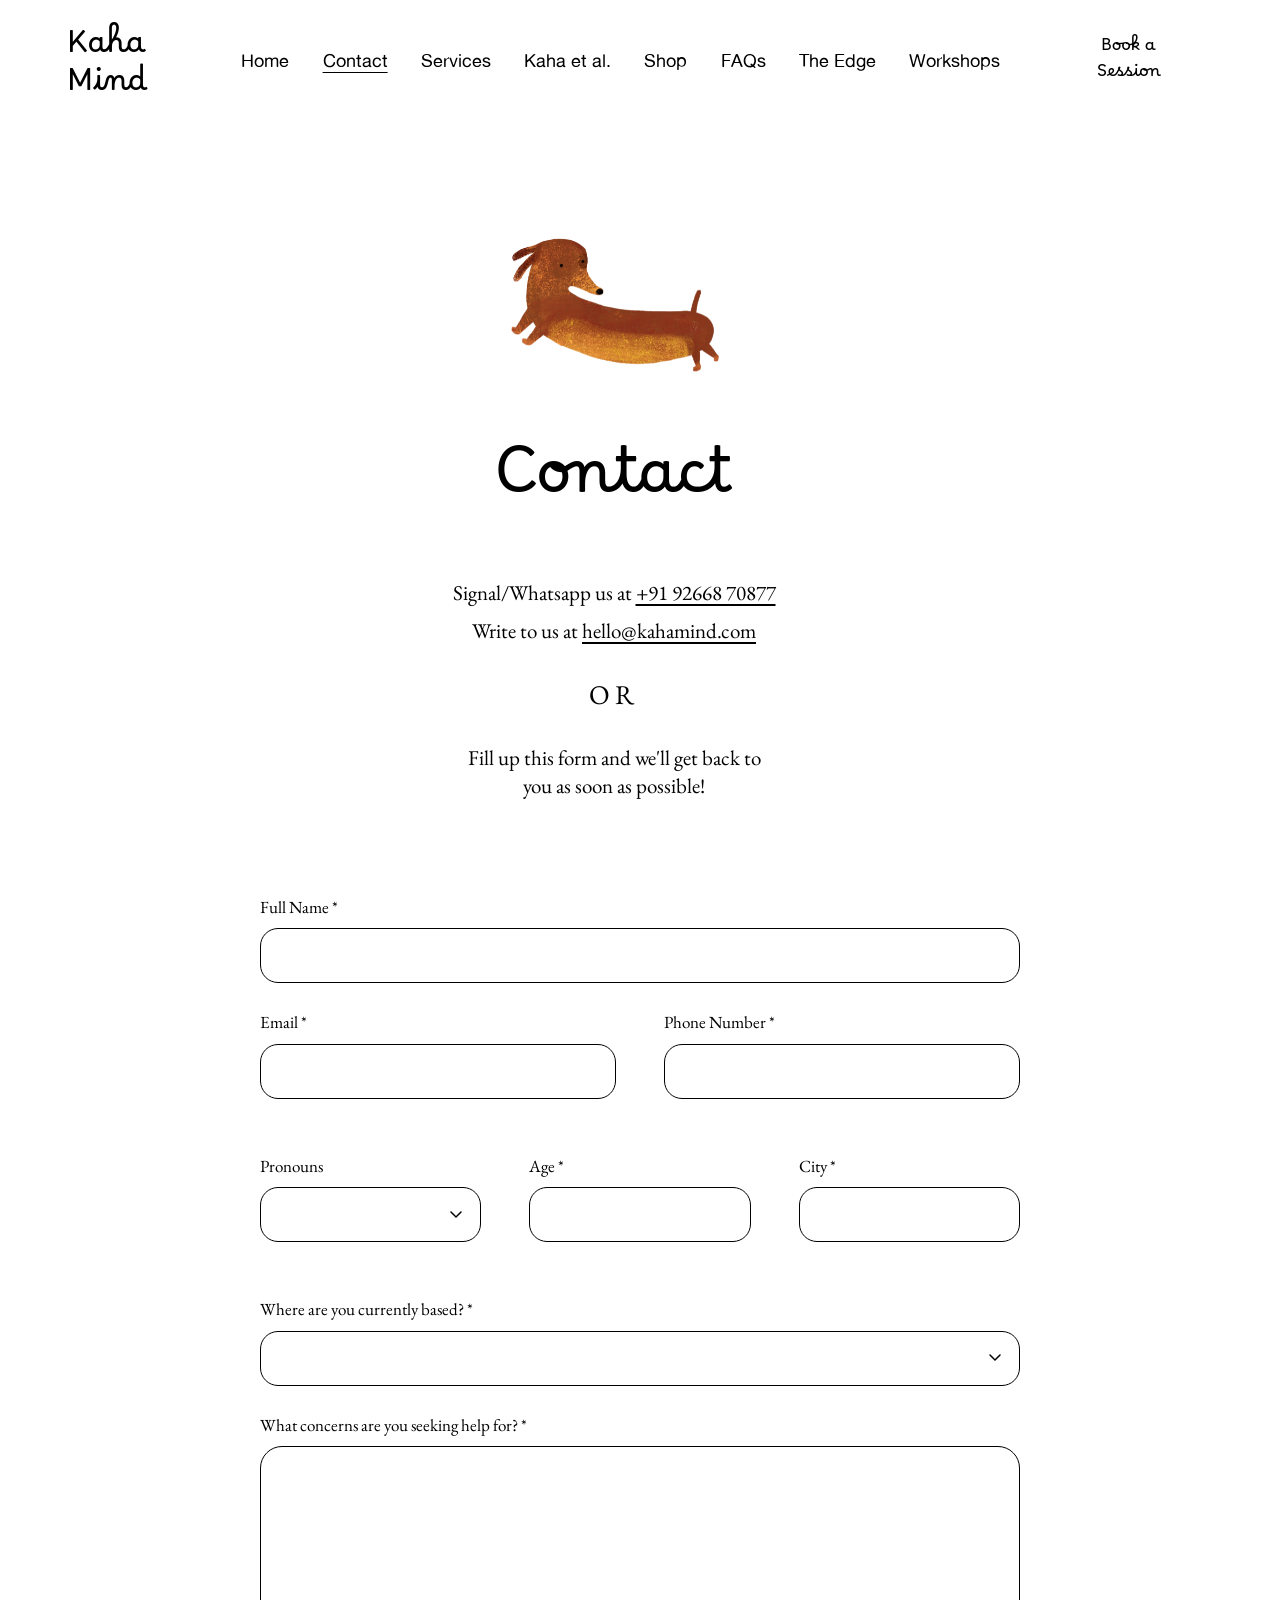
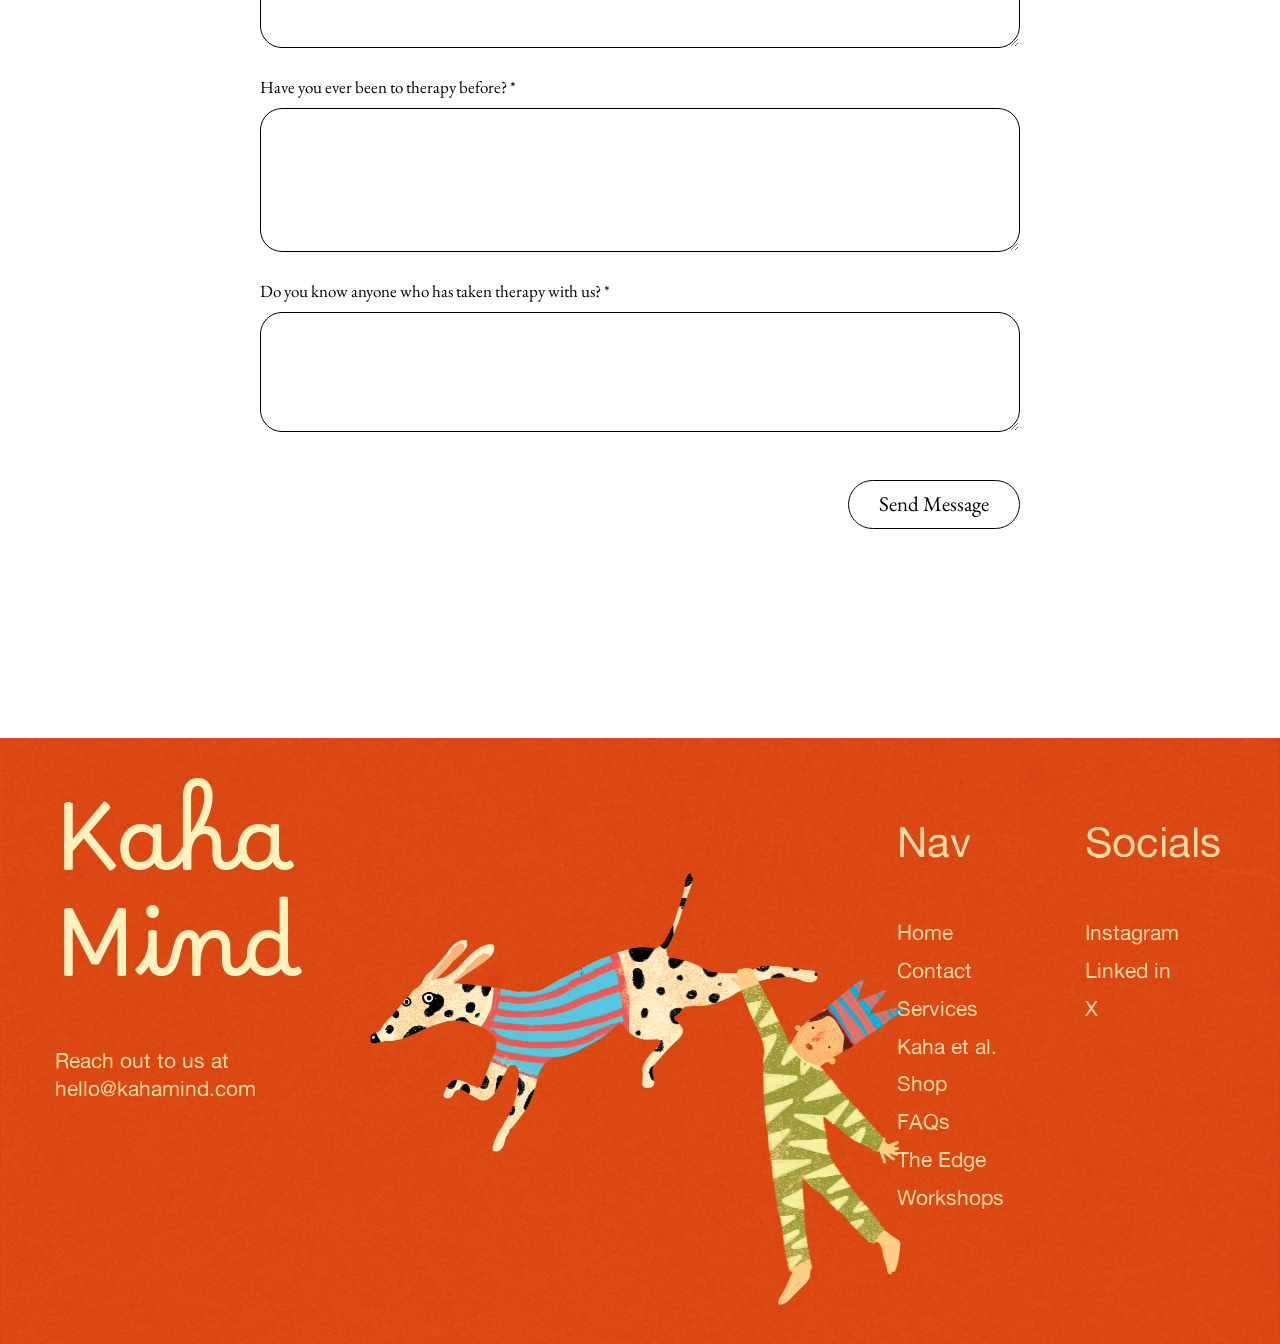
==== contact.html @ aefd194a "Add files via upload" ====
<!DOCTYPE html>
<html lang="en">
<head>
<meta charset="UTF-8">
<meta name="viewport" content="width=device-width, initial-scale=1">
<title>Contact - Kaha Mind</title>
<link rel="preconnect" href="https://fonts.googleapis.com">
<link rel="preconnect" href="https://fonts.gstatic.com" crossorigin>
<link rel="stylesheet" href="https://fonts.googleapis.com/css2?family=Borel&family=EB+Garamond:wght@400;500&display=swap">
<link rel="stylesheet" href="styles.css?v=8">
<script>document.documentElement.className += " js";</script>
</head>
<body class="contact-page">

  <!-- ---------------------------------------------------------
       Header: wordmark, inline nav, book button
       --------------------------------------------------------- -->
  <header class="home-header">
    <a href="index.html" class="home-logo" aria-label="Kaha Mind home">
      <span>Kaha</span><span>Mind</span>
    </a>

    <nav class="home-nav" aria-label="Main">
      <ul>
        <li><a href="index.html">Home</a></li>
        <li><a href="contact.html" aria-current="page">Contact</a></li>
        <li><a href="services.html">Services</a></li>
        <li><a href="dossier.html">Kaha et al.</a></li>
        <li><a href="shop.html">Shop</a></li>
        <li><a href="faq.html">FAQs</a></li>
        <li><a href="edge.html">The Edge</a></li>
        <li><a href="workshops.html">Workshops</a></li>
      </ul>
    </nav>

    <a class="book-btn" href="#contactForm">Book a<br>Session</a>

    <button class="menu-toggle home-menu-toggle" type="button" id="menu-toggle"
            aria-label="Open menu" aria-expanded="false" aria-controls="mobile-nav">
      <span></span><span></span><span></span>
    </button>
  </header>

  <nav class="mobile-nav" id="mobile-nav" aria-label="Main">
    <ul>
      <li><a href="index.html">Home</a></li>
      <li><a href="contact.html">Contact</a></li>
      <li><a href="services.html">Services</a></li>
      <li><a href="dossier.html">Kaha et al.</a></li>
      <li><a href="shop.html">Shop</a></li>
      <li><a href="faq.html">FAQs</a></li>
      <li><a href="edge.html">The Edge</a></li>
      <li><a href="workshops.html">Workshops</a></li>
      <li><a href="#contactForm">Book a session</a></li>
    </ul>
  </nav>

  <main>

    <section class="page-hero">
      <img class="page-art" src="art_6.png" alt="" data-reveal>
      <h1 class="page-title" data-reveal>Contact</h1>
    </section>

    <!-- ---------------------------------------------------------
         Ways to reach us
         --------------------------------------------------------- -->
    <section class="contact-direct">
      <div class="band-inner">
        <p class="contact-line" data-reveal>
          Signal/Whatsapp us at
          <a href="https://wa.me/919266870877" target="_blank" rel="noopener">+91 92668 70877</a>
        </p>
        <p class="contact-line" data-reveal>
          Write to us at
          <a href="mailto:hello@kahamind.com">hello@kahamind.com</a>
        </p>
        <p class="or-text" data-reveal>OR</p>
        <p class="contact-line contact-line-sub" data-reveal>
          Fill up this form and we'll get back to <br> you as soon as possible!
        </p>
      </div>
    </section>

    <!-- ---------------------------------------------------------
         The form
         --------------------------------------------------------- -->
    <section class="contact-form-section">

      <div id="formMessage" class="form-message" role="status" hidden></div>

      <!--
          DUAL-SUBMIT FORM:
          - Sends to Web3Forms (email notification to hello@kahamind.com)
          - ALSO sends to Zoho CRM WebToLeadForm (creates a Lead)
          Field mapping is handled in the script at the bottom of this file.
      -->
      <form class="contact-form" id="contactForm" action="https://api.web3forms.com/submit" method="POST" data-reveal>

        <input type="hidden" name="access_key" value="37b5f01a-e781-4f14-9931-036def961192">
        <input type="hidden" name="subject" value="New Contact Form Submission - Kaha Mind">
        <input type="hidden" name="from_name" value="Kaha Mind Website">
        <!-- only used if JavaScript is unavailable and the form posts natively -->
        <input type="hidden" name="redirect" value="https://kahamind.com/contact.html?success=1">
        <!-- honeypot -->
        <input type="checkbox" name="botcheck" class="botcheck" tabindex="-1" autocomplete="off" aria-hidden="true">

        <div class="form-group">
          <label for="fullName">Full Name *</label>
          <input type="text" id="fullName" name="Full Name" autocomplete="name" required>
        </div>

        <div class="form-row">
          <div class="form-group">
            <label for="email">Email *</label>
            <input type="email" id="email" name="Email" autocomplete="email" required>
          </div>
          <div class="form-group">
            <label for="phoneNumber">Phone Number *</label>
            <input type="tel" id="phoneNumber" name="Phone Number" autocomplete="tel" required>
          </div>
        </div>

        <div class="form-row form-row-3">
          <div class="form-group">
            <label for="pronouns">Pronouns</label>
            <select id="pronouns" name="Pronouns">
              <option value="" disabled selected></option>
              <option value="He/His">He/His</option>
              <option value="She/Her">She/Her</option>
              <option value="They/Them">They/Them</option>
              <option value="Others">Others</option>
            </select>
          </div>
          <div class="form-group">
            <label for="age">Age *</label>
            <input type="number" id="age" name="Age" min="1" max="120" required>
          </div>
          <div class="form-group">
            <label for="city">City *</label>
            <input type="text" id="city" name="City" required>
          </div>
        </div>

        <div class="form-group">
          <label for="location">Where are you currently based? *</label>
          <select id="location" name="Location" required>
            <option value="" disabled selected></option>
            <option value="India">India</option>
            <option value="International">International</option>
          </select>
        </div>

        <div class="form-group">
          <label for="concerns">What concerns are you seeking help for? *</label>
          <textarea id="concerns" name="Concerns" rows="6" required></textarea>
        </div>

        <div class="form-group">
          <label for="previousTherapy">Have you ever been to therapy before? *</label>
          <textarea id="previousTherapy" name="Have you ever been to therapy before?" rows="4" required></textarea>
        </div>

        <div class="form-group">
          <label for="referral">Do you know anyone who has taken therapy with us? *</label>
          <textarea id="referral" name="Do you know anyone who has taken therapy with us?" rows="2" required></textarea>
        </div>

        <div class="form-actions">
          <button type="submit" class="pill pill-lg submit-btn">Send Message</button>
        </div>
      </form>
    </section>

  </main>

  <!-- ---------------------------------------------------------
       Footer, same as the home page
       --------------------------------------------------------- -->
  <footer class="site-footer home-footer">
    <div class="footer-brand">
      <p class="footer-wordmark" data-reveal>
        <span>Kaha</span>
        <span>Mind</span>
      </p>
      <p class="footer-contact" data-reveal>Reach out to us at<br>hello@kahamind.com</p>
    </div>

    <img class="art footer-art" id="footer-art" src="art_11.png" alt="" aria-hidden="true">

    <nav class="footer-links" aria-label="Footer">
      <div class="footer-col" data-reveal>
        <h2>Nav</h2>
        <ul>
          <li><a href="index.html">Home</a></li>
          <li><a href="contact.html">Contact</a></li>
          <li><a href="services.html">Services</a></li>
          <li><a href="dossier.html">Kaha et al.</a></li>
          <li><a href="shop.html">Shop</a></li>
          <li><a href="faq.html">FAQs</a></li>
          <li><a href="edge.html">The Edge</a></li>
          <li><a href="workshops.html">Workshops</a></li>
        </ul>
      </div>

      <div class="footer-col" data-reveal>
        <h2>Socials</h2>
        <ul>
          <li><a href="https://www.instagram.com/kaha.mind/" target="_blank" rel="noopener">Instagram</a></li>
          <li><a href="https://linkedin.com/" target="_blank" rel="noopener">Linked in</a></li>
          <li><a href="https://x.com/kahamind" target="_blank" rel="noopener">X</a></li>
        </ul>
      </div>
    </nav>
  </footer>

  <script>
    /* mobile menu */
    (function () {
      var toggle = document.getElementById("menu-toggle");
      var panel = document.getElementById("mobile-nav");
      if (!toggle || !panel) return;

      function setOpen(open) {
        document.body.classList.toggle("nav-open", open);
        toggle.setAttribute("aria-expanded", open ? "true" : "false");
        toggle.setAttribute("aria-label", open ? "Close menu" : "Open menu");
      }

      toggle.addEventListener("click", function (e) {
        e.stopPropagation();
        setOpen(!document.body.classList.contains("nav-open"));
      });

      document.addEventListener("click", function (e) {
        if (document.body.classList.contains("nav-open") &&
            !panel.contains(e.target) && !toggle.contains(e.target)) setOpen(false);
      });

      document.addEventListener("keydown", function (e) {
        if (e.key === "Escape") setOpen(false);
      });

      panel.addEventListener("click", function (e) {
        if (e.target.closest("a")) setOpen(false);
      });
    })();
  </script>

  <script>
    /* the footer piece: draggable inside the footer, like the home page */
    (function () {
      var el = document.getElementById("footer-art");
      var bounds = document.querySelector(".home-footer");
      if (!el || !bounds) return;

      var dragging = false;
      var startX = 0, startY = 0, offX = 0, offY = 0;

      function clamp(v, min, max) { return v < min ? min : (v > max ? max : v); }

      function down(e) {
        dragging = true;
        el.style.setProperty("--tilt", ((Math.random() * 14) - 7).toFixed(1) + "deg");
        el.classList.add("is-held");
        el.style.zIndex = 50;
        var p = e.touches ? e.touches[0] : e;
        startX = p.clientX;
        startY = p.clientY;
        offX = parseFloat(el.dataset.dx || 0);
        offY = parseFloat(el.dataset.dy || 0);
        if (e.cancelable) e.preventDefault();
      }

      function move(e) {
        if (!dragging) return;
        var p = e.touches ? e.touches[0] : e;
        var b = bounds.getBoundingClientRect();
        var r = el.getBoundingClientRect();
        var dx = offX + (p.clientX - startX);
        var dy = offY + (p.clientY - startY);
        var curDx = parseFloat(el.dataset.dx || 0);
        var curDy = parseFloat(el.dataset.dy || 0);
        var homeLeft = r.left - curDx;
        var homeTop = r.top - curDy;
        dx = clamp(dx, b.left - homeLeft, b.right - r.width - homeLeft);
        dy = clamp(dy, b.top - homeTop, b.bottom - r.height - homeTop);
        el.dataset.dx = dx;
        el.dataset.dy = dy;
        el.style.left = dx + "px";
        el.style.top = dy + "px";
        if (e.cancelable) e.preventDefault();
      }

      function up() {
        if (!dragging) return;
        dragging = false;
        el.classList.remove("is-held");
        el.style.setProperty("--tilt", "0deg");
      }

      el.addEventListener("mousedown", down);
      window.addEventListener("mousemove", move);
      window.addEventListener("mouseup", up);
      el.addEventListener("touchstart", down, { passive: false });
      window.addEventListener("touchmove", move, { passive: false });
      window.addEventListener("touchend", up);
      el.addEventListener("dragstart", function (e) { e.preventDefault(); });
    })();
  </script>

  <script>
    /* the page fades up once, on open */
    (function () {
      function open() { document.body.classList.add("is-loaded"); }
      if (document.readyState === "complete") open();
      else window.addEventListener("load", open);
      setTimeout(open, 1200);
    })();
  </script>

  <script>
    (function () {
      var items = document.querySelectorAll("[data-reveal]");
      if (!("IntersectionObserver" in window)) {
        for (var j = 0; j < items.length; j++) items[j].classList.add("is-visible");
        return;
      }
      var observer = new IntersectionObserver(function (entries) {
        var batch = 0;
        entries.forEach(function (entry) {
          if (!entry.isIntersecting) return;
          entry.target.style.transitionDelay = (batch * 90) + "ms";
          entry.target.classList.add("is-visible");
          observer.unobserve(entry.target);
          batch++;
        });
      }, { threshold: 0.12, rootMargin: "0px 0px -8% 0px" });
      items.forEach(function (el) { observer.observe(el); });
    })();
  </script>

  <script>
    // =============================================================================
    // DUAL-SUBMIT: Web3Forms (email) + Zoho CRM (lead creation)
    // The Zoho config must NOT be changed unless the Zoho webform is regenerated,
    // because the CRM field mappings + Deluge workflows depend on these names.
    // =============================================================================

    const ZOHO_CONFIG = {
        endpoint: 'https://crm.zoho.in/crm/WebToLeadForm',
        xnQsjsdp: '49c83398dfa20497f95319309ebd8ff1a733075734fb508de7bc5f80430666ca',
        xmIwtLD:  '3fe9d65965a7c4bdf46a58bb2f9e242c3d37d4a66188b73017b2f60de370d82c96c3304a2ea1ea0898bff7f62afee62f',
        actionType: 'TGVhZHM='  // Base64 for "Leads"
    };

    const FIELD_MAP = {
        'Full Name':     'Last Name',
        'Pronouns':      'LEADCF2',
        'Phone Number':  'Mobile',
        'Email':         'Email',
        'Age':           'LEADCF12',
        'Concerns':      'LEADCF1',
        'Location':      'LEADCF16',
        'City':          'LEADCF13',
        'Have you ever been to therapy before?':         'LEADCF8',
        'Do you know anyone who has taken therapy with us?': 'LEADCF11'
    };

    function buildZohoPayload(formData) {
        const payload = new FormData();
        payload.append('xnQsjsdp', ZOHO_CONFIG.xnQsjsdp);
        payload.append('xmIwtLD',  ZOHO_CONFIG.xmIwtLD);
        payload.append('actionType', ZOHO_CONFIG.actionType);
        payload.append('returnURL', 'null');
        payload.append('aG9uZXlwb3Q', '');  // honeypot, must be empty

        for (const [websiteField, zohoField] of Object.entries(FIELD_MAP)) {
            const value = formData.get(websiteField);
            if (value !== null && value !== undefined) {
                payload.append(zohoField, value);
            }
        }
        return payload;
    }

    function showMessage(text, kind) {
        const messageDiv = document.getElementById('formMessage');
        messageDiv.textContent = text;
        messageDiv.classList.remove('is-success', 'is-error');
        messageDiv.classList.add(kind === 'success' ? 'is-success' : 'is-error');
        messageDiv.hidden = false;
        messageDiv.scrollIntoView({ behavior: 'smooth', block: 'center' });
    }

    function hideMessage() {
        document.getElementById('formMessage').hidden = true;
    }

    document.getElementById('contactForm').addEventListener('submit', async function(e) {
        e.preventDefault();

        const form = e.target;
        const submitBtn = form.querySelector('.submit-btn');
        const formData = new FormData(form);

        submitBtn.disabled = true;
        submitBtn.textContent = 'Sending...';

        const zohoPromise = fetch(ZOHO_CONFIG.endpoint, {
            method: 'POST',
            mode: 'no-cors',
            body: buildZohoPayload(formData)
        }).catch(err => console.warn('Zoho submission error:', err));

        const emailPromise = fetch('https://api.web3forms.com/submit', {
            method: 'POST',
            body: formData
        });

        try {
            const [emailResponse] = await Promise.all([emailPromise, zohoPromise]);
            const data = await emailResponse.json();

            if (data.success) {
                showMessage("Thank you! Your message has been sent successfully. We'll get back to you soon.", 'success');
                form.reset();
                setTimeout(hideMessage, 6000);
            } else {
                console.error('[Kaha Mind] Web3Forms rejected the submission:', data);
                throw new Error(data.message || 'Submission failed');
            }
        } catch (error) {
            showMessage('Something went wrong. Please try again or email us directly at hello@kahamind.com', 'error');
            setTimeout(hideMessage, 6000);
        }

        submitBtn.disabled = false;
        submitBtn.textContent = 'Send Message';
    });

    window.addEventListener('DOMContentLoaded', function() {
        const urlParams = new URLSearchParams(window.location.search);

        if (urlParams.has('success')) {
            showMessage("Thank you! Your message has been sent successfully. We'll get back to you soon.", 'success');
            document.getElementById('contactForm').reset();
            setTimeout(function() {
                window.history.replaceState({}, document.title, window.location.pathname);
                hideMessage();
            }, 5000);
        } else if (urlParams.has('error')) {
            showMessage(decodeURIComponent(urlParams.get('error')), 'error');
            setTimeout(function() {
                window.history.replaceState({}, document.title, window.location.pathname);
                hideMessage();
            }, 5000);
        }
    });
  </script>

</body>
</html>
---- styles.css ----
/* ============================================================
   Kaha Mind , sitewide styles

   Type
     pd-kakabus  , the Kaha wordmark (the logo) only
     EB Garamond , everything else, headings included

   Contents
     1. Tokens (type scale + spacing scale)
     2. Base
     3. Scroll reveal
     4. Header + dropdown nav
     5. Home , hero, plane field, red intro band
     6. Shared pill button
     7. Services page
     8. Footer
     9. Responsive (scale overrides)
   ============================================================ */

@font-face {
  font-family: "Alte Haas Grotesk";
  src: url("fonts/AlteHaasGrotesk-Regular.ttf") format("truetype"),
       url("AlteHaasGrotesk-Regular.ttf") format("truetype");
  font-weight: 400;
  font-style: normal;
  font-display: swap;
}

@font-face {
  font-family: "EB Garamond Local";
  src: url("fonts/EBGaramond-Regular.ttf") format("truetype"),
       url("EBGaramond-Regular.ttf") format("truetype");
  font-weight: 400;
  font-style: normal;
  font-display: swap;
}

/* ------------------------------------------------------------
   1. Tokens
   Every size on the site comes from this scale. Change it here
   and the whole site moves together.
   ------------------------------------------------------------ */

:root {
  /* colour */
  --ink: #000000;
  --paper: #ffffff;
  --deep-teal: #14313f;
  --signal-red: #cf2318;

  /* families */
  --script: "pd-kakabus", cursive;
  --body: "EB Garamond", "EB Garamond Local", Georgia, "Times New Roman", serif;

  /* the footer and the loading counter are set in the grotesk */
  --sans: "Alte Haas Grotesk", "Helvetica Neue", Arial, sans-serif;

  /* type scale */
  --fs-display: 62px;   /* the main page heading                */
  --fs-h1: 96px;         /* the Kaha wordmark                    */
  --fs-h2: 42px;         /* section headings                     */
  --fs-h3: 27px;         /* sub headings                         */
  --fs-lead: 21px;       /* matches body                         */
  --fs-body: 21px;       /* ALL running text, everywhere         */
  --fs-small: 17px;      /* eyebrows, captions, pills only       */
  --fs-nav: 21px;        /* footer links, pills, tabs            */

  /* the header navigation keeps its own size: raising the body
     text should not push these links around */
  --fs-topnav: 18px;

  /* line heights */
  --lh-tight: 1.05;
  --lh-heading: 1.15;
  --lh-body: 1.55;

  /* spacing scale */
  --space-xs: 10px;
  --space-sm: 18px;
  --space-md: 28px;
  --space-lg: 48px;
  --space-xl: 80px;
  --space-2xl: 128px;

  /* horizontal rhythm of the page */
  --edge-left: 5.2%;
  --edge-right: 9.3%;

  /* comfortable measure for running text */
  --measure: 36em;

  /* paper grain reused across the coloured bands */
  --grain: url("data:image/svg+xml;utf8,<svg xmlns='http://www.w3.org/2000/svg' width='160' height='160'><filter id='n'><feTurbulence type='fractalNoise' baseFrequency='0.85' numOctaves='3'/></filter><rect width='160' height='160' filter='url(%23n)' opacity='0.5'/></svg>");
}

/* ------------------------------------------------------------
   2. Base
   ------------------------------------------------------------ */

*,
*::before,
*::after { box-sizing: border-box; }

html {
  -webkit-text-size-adjust: 100%;
  overflow-x: hidden;
}

body {
  margin: 0;
  overflow-x: hidden;
  background: var(--paper);
  color: var(--ink);
  font-family: var(--body);
  font-size: var(--fs-body);
  line-height: var(--lh-body);
  -webkit-font-smoothing: antialiased;
}

img { display: block; max-width: 100%; }

a { color: inherit; text-decoration: none; }

:focus-visible {
  outline: 2px solid currentColor;
  outline-offset: 3px;
}

/* every heading is EB Garamond unless it opts into the
   script face , only the wordmark and the page title do */
h1, h2, h3 {
  font-family: var(--body);
  font-weight: 400;
  line-height: var(--lh-heading);
}

p { margin: 0 0 var(--space-md); }
p:last-child { margin-bottom: 0; }

/* ------------------------------------------------------------
   3. Scroll reveal
   ------------------------------------------------------------ */

.js [data-reveal] {
  opacity: 0;
  transform: translateY(28px);
  will-change: opacity, transform;
  transition:
    opacity 0.9s cubic-bezier(0.22, 0.61, 0.36, 1),
    transform 0.9s cubic-bezier(0.22, 0.61, 0.36, 1);
}

.js [data-reveal].is-visible {
  opacity: 1;
  transform: none;
}

/* ------------------------------------------------------------
   4. Header + dropdown nav
   ------------------------------------------------------------ */

.site-header {
  position: relative;
  z-index: 20;
  display: flex;
  align-items: flex-start;
  justify-content: space-between;
  padding: 30px 58px 0 44px;
}

.logo-mark {
  font-family: var(--script);
  font-size: 46px;
  line-height: 1;
  letter-spacing: 0.01em;
}

.nav-cluster {
  position: relative;
  display: flex;
  justify-content: flex-end;
}

.menu-toggle {
  width: 34px;
  padding: 10px 0;
  margin-top: 6px;
  min-height: 44px;
  border: 0;
  background: none;
  cursor: pointer;
  display: flex;
  flex-direction: column;
  gap: 7px;
}

.menu-toggle span {
  display: block;
  height: 2.5px;
  background: var(--ink);
  border-radius: 2px;
  transition: transform 0.28s ease, opacity 0.18s ease;
}

/* three bars fold into a cross while the menu is open */
.nav-cluster.is-open .menu-toggle span:nth-child(1) {
  transform: translateY(9.5px) rotate(45deg);
}
.nav-cluster.is-open .menu-toggle span:nth-child(2) {
  opacity: 0;
}
.nav-cluster.is-open .menu-toggle span:nth-child(3) {
  transform: translateY(-9.5px) rotate(-45deg);
}

/* the dropdown itself , frosted glass rather than a solid card */
.site-nav {
  position: absolute;
  top: calc(100% + 18px);
  right: 0;
  min-width: 244px;
  max-width: calc(100vw - 32px);
  padding: var(--space-md) 34px;

  background: rgba(255, 255, 255, 0.42);
  border: 1px solid rgba(0, 0, 0, 0.14);
  border-radius: 28px;
  box-shadow: 0 18px 44px rgba(0, 0, 0, 0.10);
  -webkit-backdrop-filter: blur(18px) saturate(150%);
  backdrop-filter: blur(18px) saturate(150%);

  opacity: 0;
  visibility: hidden;
  transform: translateY(-10px) scale(0.96);
  transform-origin: top right;
  transition:
    opacity 0.24s ease,
    transform 0.28s cubic-bezier(0.22, 0.61, 0.36, 1),
    visibility 0s linear 0.28s;
}

/* browsers without backdrop-filter get a little more opacity
   so the links stay readable over whatever sits behind */
@supports not ((-webkit-backdrop-filter: blur(1px)) or (backdrop-filter: blur(1px))) {
  .site-nav { background: rgba(255, 255, 255, 0.82); }
}

.nav-cluster.is-open .site-nav {
  opacity: 1;
  visibility: visible;
  transform: translateY(0) scale(1);
  transition-delay: 0s;
}

.site-nav ul {
  margin: 0;
  padding: 0;
  list-style: none;
}

.site-nav li {
  font-size: var(--fs-topnav);
  line-height: 1.9;
}

.site-nav a {
  display: block;
  transition: opacity 0.18s ease;
}

.site-nav a:hover,
.site-nav a:focus-visible { opacity: 0.55; }

/* the page you're already on */
.site-nav a[aria-current="page"] {
  position: relative;
  display: inline-block;
}
.site-nav a[aria-current="page"]::after {
  content: "";
  position: absolute;
  left: 0;
  right: 0;
  bottom: 6px;
  height: 1.5px;
  background: currentColor;
}

/* ------------------------------------------------------------
   5. Home , hero, plane field, red intro band
   ------------------------------------------------------------ */

.hero {
  margin-top: -6px;
  position: relative;
  overflow: hidden;
}

/* paper planes drift inside this layer and never spill out of it.
   sits above the wordmark and the crowd, so nothing hides them. */
.plane-field {
  position: absolute;
  inset: 0;
  overflow: hidden;
  pointer-events: none;
  z-index: 3;
}

.plane {
  position: absolute;
  top: 0;
  left: 0;
  height: auto;
  transform-origin: 50% 50%;
  will-change: transform, opacity;
  backface-visibility: hidden;

  /* the flock fades in with everything else on the page */
  opacity: 0;
  transition: opacity 0.9s cubic-bezier(0.22, 0.61, 0.36, 1);
}

.plane-field.is-visible .plane { opacity: 1; }

/* the wordmark keeps the script face , it's the logo, not a heading */
.wordmark {
  position: relative;
  z-index: 2;
  margin: 0;
  text-align: center;
  font-family: var(--script);
  display: flex;
  flex-direction: column;
  align-items: center;
}

.wordmark-kaha {
  font-size: var(--fs-h1);
  line-height: 1;
}

.wordmark-mind {
  font-size: calc(var(--fs-h1) * 0.53);
  line-height: 1;
  margin-top: 4px;
}

.hero-crowd {
  position: relative;
  z-index: 2;
  width: 100%;
  height: auto;
  margin-top: 6px;
  margin-bottom: -1px;   /* sits flush on the red band below */
}

/* ------------------------------------------------------------
   6. Shared pill button
   ------------------------------------------------------------ */

.pill {
  display: inline-block;
  border: 1px solid currentColor;
  border-radius: 999px;
  padding: 6px 20px 7px;
  font-size: var(--fs-small);
  line-height: 1.2;
  white-space: nowrap;
  transition: background-color 0.2s ease, color 0.2s ease;
}

.pill-lg {
  font-size: var(--fs-nav);
  padding: 10px 30px 12px;
}

/* on white */
.pill:hover,
.pill:focus-visible {
  background: var(--ink);
  color: var(--paper);
}

/* on red */
.intro .pill:hover,
.intro .pill:focus-visible,
/* ------------------------------------------------------------
   7. Services page
   ------------------------------------------------------------ */

/* Space under the header, so an illustration can sit between the
   navigation and the page title. */
.page-hero {
  padding: var(--space-2xl) var(--edge-right) var(--space-2xl) var(--edge-left);
  text-align: center;
}

/* the contact page runs tighter below the title */
.contact-page .page-hero { padding-bottom: var(--space-lg); }

/* the issue rail follows straight on from the description */
.dossier-page .page-hero { padding-bottom: var(--space-lg); }

/* these two pages carry no illustration above the title, so they sit
   higher under the navigation */
.dossier-page .page-hero,
.shop-page .page-hero { padding-top: var(--space-xl); }

/* ------------------------------------------------------------
   The illustration above a page title.

   >>> TO RESIZE IT, CHANGE THE ONE VALUE BELOW. <<<
   It is the width of the artwork; the height follows.
   ------------------------------------------------------------ */
.page-art {
  --page-art-size: 210px;

  /* >>> the gap between the artwork and the title below it <<< */
  --page-art-gap: var(--space-xl);

  display: block;
  width: var(--page-art-size);
  height: auto;
  margin: 0 auto var(--page-art-gap);

  /* turns on the spot, the same way a collage piece does while held */
  transform-origin: 50% 50%;
  animation: page-art-spin 7s linear infinite;
}

/* the reveal animates transform too, so exempt this one: it only
   needs to fade, or the spin is overwritten */
.js .page-art[data-reveal] { transform: none; }

@keyframes page-art-spin {
  from { transform: perspective(700px) rotateY(0deg); }
  to   { transform: perspective(700px) rotateY(360deg); }
}

/* the cat reads larger than the other pieces at a shared width,
   so the shop gets its own size. >>> EDIT THIS ONE <<< */
.shop-page .page-art { --page-art-size: 150px; }

@media (max-width: 1024px) {
  .shop-page .page-art { --page-art-size: 120px; }
}

@media (max-width: 640px) {
  .shop-page .page-art { --page-art-size: 100px; }
}

.page-title {
  margin: 0;
  font-family: var(--script-logo);   /* Borel */
  font-size: var(--fs-display);
  line-height: 1.25;                 /* Borel has tall ascenders and
                                        descenders, so it needs more
                                        room than a grotesk */
}

.page-lede {
  max-width: 34em;
  margin: var(--space-md) auto 0;
  font-size: var(--fs-lead);
  line-height: 1.5;
}

/* a titled block of running copy: heading left, text right */
.service-block {
  display: grid;
  grid-template-columns: 380fr 800fr;
  gap: 64px;
  padding: 0 var(--edge-right) var(--space-2xl) var(--edge-left);
}

.service-head {
  position: sticky;
  top: var(--space-lg);
  align-self: start;
}

/* anything following the red band gets a clear run of white space
   before it starts, so the band reads as a break in the page */
.service-head h2 {
  margin: 0;
  font-size: var(--fs-h2);
}

.service-body p {
  max-width: var(--measure);
}

.service-body .lead {
  font-size: var(--fs-lead);
  line-height: 1.32;
  margin-bottom: var(--space-md);
}

.band-inner { position: relative; }

.band-title {
  margin: 0 0 var(--space-lg);
  font-size: var(--fs-h2);
}

.offer-grid {
  display: grid;
  grid-template-columns: repeat(2, minmax(0, 1fr));
  gap: var(--space-xl) 64px;
  align-items: start;
}

.offer h3 {
  margin: 0 0 var(--space-sm);
  font-size: var(--fs-h3);
}

.offer p { max-width: var(--measure); }

.edge-section-body p,
.edge-section-body .edge-list { max-width: 60em; }

/* the aside sits under both cards, boxed like an oversized pill */
.offer-note {
  grid-column: 1 / -1;
  border: 1px solid rgba(0, 0, 0, 0.45);
  border-radius: 28px;
  padding: var(--space-md) 36px;
}

.offer-note p {
  font-size: var(--fs-small);
  line-height: 1.6;
  max-width: 52em;
}

.band-actions {
  display: flex;
  gap: var(--space-xs);
  margin-top: var(--space-xl);
}

/* closing call to action */
.page-cta {
  padding: 0 var(--edge-right) var(--space-2xl) var(--edge-left);
  text-align: center;
}

.cta-line {
  margin: 0 auto var(--space-lg);
  max-width: 16em;
  font-size: var(--fs-h2);
  line-height: var(--lh-heading);
}

.cta-actions {
  display: flex;
  justify-content: center;
  flex-wrap: wrap;
  gap: var(--space-xs);
}


/* ---------- services: the offer block, no longer a red band ---------- */

.offer-section {
  position: relative;
  padding: 0 var(--edge-right) var(--space-2xl) var(--edge-left);
}

/* the For Individuals block sits directly above it, so it needs
   less room underneath than a block followed by a new section */
.service-block.tight-bottom {
  padding-bottom: var(--space-lg);
}

.offer-section .band-title { margin-bottom: var(--space-lg); }

.offer-section .offer-note {
  border-color: rgba(0, 0, 0, 0.45);
}

/* the P.S. box: text on the left, book button on the right */
.offer-section .offer-note {
  display: flex;
  align-items: center;
  justify-content: space-between;
  gap: var(--space-lg);
}

.offer-section .offer-note p { flex: 1 1 auto; }

.note-actions {
  display: flex;
  flex: 0 0 auto;
}

.offer-section .pill:hover,
.offer-section .pill:focus-visible {
  background: var(--ink);
  color: var(--paper);
}

/* ------------------------------------------------------------
   7b. Edge and Workshops
   Long pages, so the copy is set for reading: a comfortable
   measure, clear steps between sections, and headings that
   stay with their content.
   ------------------------------------------------------------ */

/* cohort switcher */
.tab-row {
  display: flex;
  justify-content: center;
  flex-wrap: wrap;
  gap: var(--space-xs);
  margin-top: var(--space-lg);
}

.tab {
  font-family: var(--body);
  font-size: var(--fs-nav);
  line-height: 1.2;
  color: inherit;
  background: transparent;
  border: 1px solid var(--ink);
  border-radius: 999px;
  padding: 10px 30px 12px;
  cursor: pointer;
  transition: background-color 0.2s ease, color 0.2s ease;
}

.tab:hover { background: rgba(0, 0, 0, 0.06); }

.tab.is-active {
  background: var(--ink);
  color: var(--paper);
}

.edge-panel { display: block; }
.edge-panel[hidden] { display: none; }

/* the opening paragraphs */
/* the intro runs the full width of the page, like the sections
   below it, rather than sitting in a narrow centred column */
.edge-intro {
  max-width: 1500px;
  margin: 0 auto var(--space-xl);
  padding: 0 var(--edge-right) var(--space-lg) var(--edge-left);
  border-bottom: 1px solid rgba(0, 0, 0, 0.12);
}

/* the opening paragraph is the widest thing on the page: set a
   size up, and allowed to run the whole measure */
.edge-intro > p:first-of-type {
  max-width: none;
  margin: 0 0 var(--space-lg);
  font-size: var(--fs-lead);
  line-height: 1.45;
}

/* the rest of the intro runs the full width too, so the Advanced
   and Undergraduate panels read as one wide opening rather than a
   wide first line above a narrow column */
.edge-intro > p:not(:first-of-type),
.edge-intro > ul {
  max-width: none;
  line-height: 1.6;
}

.edge-intro .lead {
  font-size: var(--fs-lead);
  line-height: 1.45;
}

.intro-centred {
  border-bottom: 0;
}

.intro-centred > p {
  text-align: center;
  max-width: 40em;
  margin-left: auto;
  margin-right: auto;
  font-size: var(--fs-lead);
  line-height: 1.5;
}

/* a section: heading on the left, content on the right */
.edge-section {
  display: grid;
  grid-template-columns: 300fr 900fr;
  gap: var(--space-xl);
  padding: var(--space-lg) var(--edge-right) var(--space-xl) var(--edge-left);
  border-top: 1px solid rgba(0, 0, 0, 0.12);
  max-width: 1500px;
  margin: 0 auto;
}

.edge-section:first-of-type { border-top: 0; }

.edge-section > h2 {
  margin: 0;
  font-size: var(--fs-h2);
  align-self: start;
  position: sticky;
  top: var(--space-lg);
}

/* a readable line length, rather than the full column width */
.edge-section-body { max-width: 44em; }

.edge-section-body p { line-height: 1.6; }

.edge-section-body h3 {
  margin: var(--space-lg) 0 var(--space-sm);
  font-size: var(--fs-h3);
}

.edge-section-body > h3:first-child { margin-top: 0; }

.edge-section-body a {
  text-decoration: underline;
  text-underline-offset: 3px;
  transition: opacity 0.2s ease;
}
.edge-section-body a:hover { opacity: 0.6; }

/* lists: roomier, and the label on each item stands out */
.edge-list {
  margin: 0 0 var(--space-md);
  padding-left: 1.3em;
}

.edge-list li {
  margin-bottom: var(--space-sm);
  line-height: 1.55;
  padding-left: 0.2em;
}

.edge-list li:last-child { margin-bottom: 0; }

.edge-list li::marker { opacity: 0.5; }

.edge-list strong,
.edge-section-body p strong {
  font-weight: 400;
  text-decoration: underline;
  text-underline-offset: 3px;
}

/* modules within a workshop */
.module {
  margin-bottom: var(--space-lg);
  padding-left: var(--space-md);
  border-left: 1px solid rgba(0, 0, 0, 0.18);
}

.module:last-child { margin-bottom: 0; }

.module h3 {
  margin: 0 0 var(--space-xs);
  font-size: var(--fs-h3);
}

.price-line {
  font-size: var(--fs-lead);
  line-height: 1.45;
}
.price-line strong { font-weight: 400; text-decoration: none; }

.edge-actions {
  display: flex;
  gap: var(--space-xs);
  margin-top: var(--space-md);
}

/* the apply button, sitting under each cohort's opening copy */
.edge-intro-actions {
  margin-top: var(--space-lg);
}

/* FAQs on the red band */
.edge-faq {
  margin-top: var(--space-lg);
  padding: var(--space-lg) var(--edge-right) var(--space-2xl) var(--edge-left);
  border-top: 1px solid rgba(0, 0, 0, 0.12);
  max-width: 1500px;
  margin-left: auto;
  margin-right: auto;
}

.faq-lede {
  font-size: var(--fs-lead);
  line-height: 1.45;
  margin-bottom: var(--space-lg);
  max-width: 44em;
}

.faq-item {
  max-width: 44em;
  padding: var(--space-md) 0;
  border-top: 1px solid rgba(0, 0, 0, 0.18);
}

.faq-item:last-of-type { border-bottom: 1px solid rgba(0, 0, 0, 0.18); }

.faq-item p { line-height: 1.6; }

.faq-q {
  font-size: var(--fs-h3);
  line-height: var(--lh-heading);
  margin-bottom: var(--space-sm);
}

.faq-outro {
  margin-top: var(--space-lg);
  max-width: 44em;
}

.edge-faq a {
  text-decoration: underline;
  text-underline-offset: 3px;
  transition: opacity 0.2s ease;
}
.edge-faq a:hover { opacity: 0.75; }

/* ------------------------------------------------------------
   7c. Contact page
   ------------------------------------------------------------ */

.contact-direct {
  padding: 0 var(--edge-right) var(--space-lg) var(--edge-left);
  color: var(--ink);
  text-align: center;
}

.contact-line {
  font-size: var(--fs-lead);
  line-height: 1.35;
  margin: 0 auto var(--space-xs);
  max-width: 24em;
}

.contact-line a {
  text-decoration: underline;
  text-underline-offset: 4px;
  transition: opacity 0.2s ease;
}
.contact-line a:hover { opacity: 0.75; }

.or-text {
  font-size: var(--fs-h3);
  letter-spacing: 0.2em;
  margin: var(--space-md) 0;
}

.contact-line-sub { font-size: var(--fs-body); }

.contact-form-section {
  width: min(760px, 88vw);   /* the same field width as the checkout */
  margin: 0 auto;
  padding: var(--space-lg) 0 calc(var(--space-2xl) + var(--space-xl));
}

.form-message {
  border: 1px solid currentColor;
  border-radius: 22px;
  padding: var(--space-sm) var(--space-md);
  margin-bottom: var(--space-lg);
  font-size: var(--fs-body);
  text-align: center;
}

.form-message.is-success { color: var(--deep-teal); }
.form-message.is-error { color: var(--signal-red); }
.form-message[hidden] { display: none; }

/* the honeypot must stay in the DOM but never be seen */
.botcheck {
  position: absolute;
  left: -9999px;
  opacity: 0;
  pointer-events: none;
}

.form-group { display: flex; flex-direction: column; }

.form-group label {
  font-size: var(--fs-small);
  line-height: 1.3;
  margin-bottom: var(--space-xs);
}

.form-group input,
.form-group select,
.form-group textarea {
  width: 100%;
  font-family: var(--body);
  font-size: var(--fs-body);
  line-height: 1.4;
  color: var(--ink);
  background: transparent;
  border: 1px solid var(--ink);
  border-radius: 18px;
  padding: 12px 18px;
  transition: border-color 0.2s ease, box-shadow 0.2s ease;
}

.form-group input:focus,
.form-group select:focus,
.form-group textarea:focus {
  outline: none;
  box-shadow: 0 0 0 1px var(--ink);
}

.form-group select {
  appearance: none;
  -webkit-appearance: none;
  cursor: pointer;
  padding-right: 44px;
  background-image: url("data:image/svg+xml,%3Csvg xmlns='http://www.w3.org/2000/svg' width='12' height='8' viewBox='0 0 12 8'%3E%3Cpath d='M1 1l5 5 5-5' stroke='%23000' stroke-width='1.5' fill='none' stroke-linecap='round'/%3E%3C/svg%3E");
  background-repeat: no-repeat;
  background-position: right 18px center;
}

.form-group textarea {
  resize: vertical;
  min-height: 120px;
  border-radius: 22px;
}

.form-actions {
  display: flex;
  justify-content: flex-end;
  margin-top: var(--space-lg);
}

/* rows of fields, matching the shop */
.contact-form .form-group,
.contact-form .form-row { margin-bottom: var(--space-md); }

.submit-btn {
  font-family: var(--body);
  cursor: pointer;
  background: transparent;
}

.submit-btn:disabled {
  opacity: 0.5;
  cursor: default;
}

/* modules within a workshop, each its own titled beat */
.module { margin-bottom: var(--space-lg); }
.module:last-child { margin-bottom: 0; }

.module h3 {
  margin: 0 0 var(--space-xs);
  font-size: var(--fs-h3);
}

/* ------------------------------------------------------------
   7d. FAQs page
   ------------------------------------------------------------ */

/* the rules run the full width of the page, so the list itself
   carries no side padding: each entry pads its own content instead */
.faq-list {
  padding: 0 0 var(--space-lg);
}

/* set like a section on the workshops page: question on the left,
   answer on the right, a hairline between each */
.faq-entry {
  display: grid;
  grid-template-columns: 300fr 900fr;
  gap: var(--space-xl);
  padding: var(--space-lg) var(--edge-right) var(--space-xl) var(--edge-left);
  border-top: 1px solid rgba(0, 0, 0, 0.12);
  max-width: 1500px;
  margin: 0 auto;
}

.faq-entry:first-child { border-top: 0; }

.faq-question {
  margin: 0;
  font-size: var(--fs-h2);
  align-self: start;
  position: sticky;
  top: var(--space-lg);
}

.faq-answer { max-width: 44em; }

.faq-answer p { line-height: 1.6; }

.faq-answer a {
  text-decoration: underline;
  text-underline-offset: 3px;
  transition: opacity 0.2s ease;
}
.faq-answer a:hover { opacity: 0.6; }

/* the closing block reads as one more section */
.faq-closing {
  display: grid;
  grid-template-columns: 300fr 900fr;
  gap: var(--space-xl);
  padding: var(--space-lg) var(--edge-right) var(--space-2xl) var(--edge-left);
  border-top: 1px solid rgba(0, 0, 0, 0.12);
  max-width: 1500px;
  margin: 0 auto;
}

.faq-closing .band-title {
  margin: 0;
  font-size: var(--fs-h2);
  align-self: start;
}

.faq-closing-line {
  max-width: 44em;
  margin: 0 0 var(--space-lg);
  line-height: 1.6;
}

.faq-closing-actions {
  display: flex;
  flex-wrap: wrap;
  gap: var(--space-xs);
}

/* ------------------------------------------------------------
   7e. Kaha et al., a scrolling rail of issues
   ------------------------------------------------------------ */

.issue-rail-section {
  padding: 0 0 var(--space-xl);
  border-top: 1px solid rgba(0, 0, 0, 0.16);   /* divides the rail
                                                  from the description */
  margin-top: var(--space-md);
}

/* three across, centred, the rest reached by scrolling sideways */
.issue-rail {
  /* >>> the width of one cover <<< */
  --rail-card: clamp(220px, 23vw, 330px);
  --rail-gap: var(--space-2xl);

  /* the rail is exactly three covers wide and centred, so a fourth
     is clipped out of sight until it is scrolled into the row */
  width: calc((3 * var(--rail-card)) + (2 * var(--rail-gap)));
  max-width: 92vw;
  margin: 0 auto;

  display: flex;
  gap: var(--rail-gap);
  overflow-x: auto;
  scroll-snap-type: x mandatory;
  padding: var(--space-lg) 0 var(--space-md);
  scrollbar-width: none;
  -ms-overflow-style: none;
  overscroll-behavior-x: contain;
}

.issue-rail::-webkit-scrollbar { display: none; }

.issue-card {
  flex: 0 0 var(--rail-card);
  scroll-snap-align: start;
  display: block;
  transition: transform 0.35s cubic-bezier(0.22, 0.61, 0.36, 1),
              opacity 0.45s ease;
}

.issue-card img {
  width: 100%;
  height: auto;
  aspect-ratio: 16 / 9;
  object-fit: cover;
  display: block;
  border-radius: 0;           /* square corners */
  background: var(--paper);   /* the covers are transparent PNGs */
  transition: box-shadow 0.35s ease;
}

.issue-card:hover,
.issue-card:focus-visible { transform: translateY(-6px); }

.issue-card:hover img,
.issue-card:focus-visible img {
  box-shadow: 0 18px 40px rgba(0, 0, 0, 0.18);
}

/* an issue disappears completely once it is scrolled past */
.issue-card.is-past {
  opacity: 0;
  pointer-events: none;
}

.issue-label {
  display: block;
  margin-top: var(--space-sm);
  font-size: var(--fs-small);
  letter-spacing: 0.16em;
  text-transform: uppercase;
  color: rgba(0, 0, 0, 0.45);
}

.issue-blurb {
  display: block;
  margin-top: var(--space-xs);
  font-size: var(--fs-body);
  line-height: 1.45;
  color: rgba(0, 0, 0, 0.55);   /* the descriptions sit back in grey */
  max-width: 34em;
}

.rail-hint {
  margin: var(--space-sm) var(--edge-right) 0 var(--edge-left);
  font-size: var(--fs-small);
  letter-spacing: 0.14em;
  text-transform: uppercase;
  color: rgba(0, 0, 0, 0.4);
  text-align: center;
}

/* ------------------------------------------------------------
   7f. Shop
   ------------------------------------------------------------ */

.shop-step {
  padding: 0 var(--edge-right) var(--space-2xl) var(--edge-left);
}

.shop-step[hidden] { display: none; }

/* product ------------------------------------------------- */

.product {
  display: grid;
  grid-template-columns: 1fr 1fr;
  gap: var(--space-xl);
  align-items: start;
  max-width: 1100px;
  margin: 0 auto;
}

.product-image img {
  width: 100%;
  height: auto;
  border-radius: 28px;
  border: 1px solid rgba(0, 0, 0, 0.12);
}

.product-image-fallback {
  aspect-ratio: 1 / 1;
  align-items: center;
  justify-content: center;
  text-align: center;
  border: 1px solid var(--ink);
  border-radius: 28px;
  font-size: var(--fs-h2);
  line-height: 1.1;
}

.product-eyebrow {
  margin-bottom: var(--space-sm);
  font-size: var(--fs-small);
  letter-spacing: 0.16em;
  text-transform: uppercase;
  opacity: 0.55;
}

.product-title {
  margin: 0 0 var(--space-xs);
  font-size: var(--fs-h2);
}

.product-price {
  margin: 0 0 var(--space-md);
  font-size: var(--fs-lead);
}

.product-blurb {
  max-width: 30em;
  margin-bottom: var(--space-lg);
}

/* checkout ------------------------------------------------ */

.checkout-grid {
  display: block;      /* the summary panel is gone, so one column */
  max-width: 760px;
  margin: 0 auto;
}

.step-eyebrow {
  margin-bottom: var(--space-xs);
  font-size: var(--fs-small);
  letter-spacing: 0.16em;
  text-transform: uppercase;
  opacity: 0.55;
}

.step-title {
  margin: 0 0 var(--space-md);
  font-size: var(--fs-h2);
}

.step-intro {
  max-width: var(--measure);
  margin-bottom: var(--space-lg);
}

.form-row {
  display: grid;
  grid-template-columns: repeat(2, minmax(0, 1fr));
  gap: var(--space-md) var(--space-lg);
}

.form-row-3 { grid-template-columns: repeat(3, minmax(0, 1fr)); }

.contact-form .form-group,
.contact-form .form-row { margin-bottom: var(--space-md); }

.form-error {
  border: 1px solid var(--signal-red);
  border-radius: 22px;
  padding: var(--space-sm) var(--space-md);
  margin-bottom: var(--space-md);
  color: var(--signal-red);
  font-size: var(--fs-small);
}

.form-error[hidden] { display: none; }

.step-actions {
  display: flex;
  align-items: center;
  justify-content: space-between;
  flex-wrap: wrap;
  gap: var(--space-sm);
  margin-top: var(--space-lg);
}

.text-btn {
  font-family: var(--body);
  font-size: var(--fs-small);
  color: inherit;
  background: none;
  border: 0;
  padding: 6px 0;
  cursor: pointer;
  text-decoration: underline;
  text-underline-offset: 3px;
  transition: opacity 0.2s ease;
}

.text-btn:hover { opacity: 0.6; }

/* order summary ------------------------------------------- */

.order-summary {
  border: 1px solid var(--ink);
  border-radius: 28px;
  padding: var(--space-md) var(--space-md) var(--space-lg);
  position: sticky;
  top: var(--space-lg);
}

.order-summary h3 {
  margin: 0 0 var(--space-md);
  font-size: var(--fs-h3);
}

.summary-line {
  display: flex;
  justify-content: space-between;
  gap: var(--space-sm);
  font-size: var(--fs-small);
  margin-bottom: var(--space-xs);
}

.summary-total {
  margin-top: var(--space-sm);
  padding-top: var(--space-sm);
  border-top: 1px solid rgba(0, 0, 0, 0.18);
  font-size: var(--fs-body);
}

.summary-note {
  margin-top: var(--space-md);
  font-size: var(--fs-small);
  opacity: 0.65;
}

.summary-address {
  margin-top: var(--space-md);
  padding-top: var(--space-md);
  border-top: 1px solid rgba(0, 0, 0, 0.18);
}

.summary-address h4 {
  margin: 0 0 var(--space-xs);
  font-size: var(--fs-small);
  letter-spacing: 0.16em;
  text-transform: uppercase;
  opacity: 0.55;
}

.summary-address p { font-size: var(--fs-small); }

/* payment ------------------------------------------------- */

.pay-handoff {
  border: 1px solid var(--ink);
  border-radius: 28px;
  padding: var(--space-md) var(--space-md) var(--space-lg);
}

.pay-handoff-lead { margin-bottom: var(--space-sm); }

.pay-accepted {
  margin: 0 0 var(--space-lg);
  padding-left: 1.2em;
  font-size: var(--fs-small);
}

.pay-accepted li { margin-bottom: var(--space-xs); }

.pay-actions {
  display: flex;
  margin-top: var(--space-md);
}

.pay-fallback {
  margin-top: var(--space-md);
  font-size: var(--fs-small);
  color: var(--signal-red);
}

.pay-fallback a,
.done-text a {
  text-decoration: underline;
  text-underline-offset: 3px;
}

.secure-note {
  margin-top: var(--space-md);
  font-size: var(--fs-small);
  opacity: 0.65;
  max-width: var(--measure);
}

/* confirmation -------------------------------------------- */

.order-done {
  max-width: 34em;
  margin: 0 auto;
  text-align: center;
}

.done-mark {
  width: 68px;
  height: 68px;
  margin: 0 auto var(--space-md);
  display: flex;
  align-items: center;
  justify-content: center;
  font-size: 30px;
  border: 1px solid var(--ink);
  border-radius: 999px;
}

.done-text { margin-bottom: var(--space-md); }

.done-id {
  font-size: var(--fs-small);
  opacity: 0.7;
  margin-bottom: var(--space-md);
}

.done-id[hidden] { display: none; }

.order-done .shop-btn { margin-top: var(--space-sm); }

.submit-btn {
  font-family: var(--body);
  cursor: pointer;
  background: transparent;
}

.submit-btn:disabled {
  opacity: 0.5;
  cursor: default;
}

/* ------------------------------------------------------------
   8. Footer
   ------------------------------------------------------------ */

/* the footer is set in the grotesk; the wordmark keeps Borel.
   everything but the wordmark also sits back a shade from the
   cream, so the logo stays the brightest thing down there. */
.site-footer,
.site-footer .footer-contact,
.site-footer .footer-col h2,
.site-footer .footer-col li,
.site-footer .footer-col a { font-family: var(--sans); }

.home-footer .footer-contact,
.home-footer .footer-col h2,
.home-footer .footer-col li,
.home-footer .footer-col a { color: rgba(253, 241, 192, 0.86); }

.home-footer .footer-col a:hover,
.home-footer .footer-contact a:hover { color: var(--cream); opacity: 1; }

.site-footer {
  position: relative;
  display: flex;
  justify-content: space-between;
  gap: 64px;
  padding: var(--space-xl) 55px var(--space-2xl);
  background-color: var(--deep-teal);
  color: var(--paper);
  overflow: hidden;
}

.site-footer::before {
  content: "";
  position: absolute;
  inset: 0;
  pointer-events: none;
  opacity: 0.16;
  background-image: var(--grain);
}

.site-footer > * { position: relative; z-index: 2; }

.footer-brand { flex: 1 1 auto; min-width: 0; }

/* wordmark again , script, as the logo */
.footer-wordmark {
  margin: 0;
  font-family: var(--script);
  display: flex;
  flex-direction: column;
  align-items: flex-start;
}

.footer-kaha,
.footer-mind {
  font-size: var(--fs-h1);
  line-height: 1.12;
}

.footer-contact {
  margin: var(--space-lg) 0 0;
  font-size: var(--fs-lead);
  line-height: 1.35;
}

.footer-links {
  display: flex;
  gap: 64px;
  flex: 0 0 auto;
  margin-left: auto;
}

.footer-col { min-width: 140px; }

.footer-col h2 {
  margin: 0 0 var(--space-lg);
  font-size: var(--fs-h2);
}

.footer-col ul {
  margin: 0;
  padding: 0;
  list-style: none;
}

.footer-col li {
  font-size: var(--fs-nav);
  line-height: 1.8;
}

.footer-col a { transition: opacity 0.2s ease; }
.footer-col a:hover,
.footer-col a:focus-visible { opacity: 0.7; }

/* ------------------------------------------------------------
   9. Responsive
   Most of the work is done by re-declaring the scale.
   ------------------------------------------------------------ */

@media (max-width: 1280px) {
  .footer-links { gap: var(--space-lg); }
  .service-block { grid-template-columns: 320fr 800fr; gap: var(--space-lg); }
}

@media (max-width: 1024px) {
  :root {
    --fs-display: 52px;
    --fs-h1: 76px;
    --fs-h2: 34px;
    --fs-h3: 24px;
    --fs-lead: 20px;
    --fs-body: 20px;
    --fs-small: 16px;
    --fs-nav: 20px;
    --fs-topnav: 18px;

    --space-lg: 40px;
    --space-xl: 60px;
    --space-2xl: 88px;
  }

  .site-header { padding: 24px 32px 0 28px; }
  .site-nav { min-width: 214px; padding: 22px 28px; border-radius: 24px; }
  .logo-mark { font-size: 38px; }

  .intro { padding: var(--space-xl) 6% var(--space-2xl); }
  .intro-inner { grid-template-columns: 1fr 1fr; gap: var(--space-lg); }
  .intro-col:last-child { grid-column: 1 / -1; }
  .intro-actions { margin-top: var(--space-lg); }

  .page-hero { padding: var(--space-xl) 6% var(--space-xl); }
  .page-art { --page-art-size: 165px; }

  .service-block {
    grid-template-columns: 1fr;
    gap: var(--space-md);
    padding: 0 6% var(--space-xl);
  }
  .service-head { position: static; }

  .edge-intro { padding: 0 6% var(--space-md); margin-bottom: var(--space-lg); }
  .edge-section {
    grid-template-columns: 1fr;
    gap: var(--space-sm);
    padding: var(--space-md) 6% var(--space-lg);
  }
  .edge-section > h2 { position: static; }
  .edge-section-body { max-width: none; }
  .edge-faq { margin-bottom: 0; }

  .contact-form-section { width: 88vw; padding: var(--space-xl) 0; }

  .faq-list { padding: 0 6% var(--space-xl); }

  .shop-step { padding: 0 6% var(--space-xl); }
  .product { grid-template-columns: 1fr; gap: var(--space-lg); }
  .checkout-grid { grid-template-columns: 1fr; gap: var(--space-lg); }
  .order-summary { position: static; }
  .issue-rail-section { padding: 0 0 var(--space-xl); }
  .issue-rail {
    --rail-card: clamp(200px, 38vw, 300px);
    --rail-gap: var(--space-xl);
    width: calc((2 * var(--rail-card)) + var(--rail-gap));
  }
  .faq-entry,
  .faq-closing {
    grid-template-columns: 1fr;
    gap: var(--space-sm);
    padding: var(--space-md) 6% var(--space-lg);
  }
  .faq-question { position: static; }
  .faq-answer { max-width: none; }
  .service-body p { max-width: none; }

  .offer-grid { gap: var(--space-lg); }
  .offer-section .offer-note { flex-direction: column; align-items: flex-start; gap: var(--space-md); }

  .page-cta { padding: 0 6% var(--space-xl); }

  .site-footer {
    flex-direction: column;
    padding: var(--space-xl) 6% var(--space-2xl);
  }
  .footer-links { margin-top: var(--space-xl); margin-left: 0; gap: var(--space-xl); }
  .footer-col { min-width: 0; }
}

@media (max-width: 640px) {
  :root {
    --fs-display: 40px;
    --fs-h1: 54px;
    --fs-h2: 30px;
    --fs-h3: 22px;
    --fs-lead: 19px;
    --fs-body: 19px;
    --fs-small: 16px;
    --fs-nav: 19px;
    --fs-topnav: 17px;

    --space-md: 22px;
    --space-lg: 32px;
    --space-xl: 48px;
    --space-2xl: 72px;
  }

  .hero-crowd {
    width: 160%;
    max-width: none;
    margin-left: -30%;
  }

  .intro { padding: var(--space-lg) 8% var(--space-2xl); }
  .intro-inner { grid-template-columns: 1fr; }
  .intro-actions { align-items: flex-start; margin-top: var(--space-md); }

  .page-hero { padding: var(--space-lg) 8% var(--space-lg); }
  .page-art { --page-art-size: 130px; }
  .service-block { padding: 0 8% var(--space-xl); }
  .edge-intro { padding: 0 8% var(--space-md); }
  .edge-section { padding: 0 8% var(--space-lg); }
  .tab { padding: 8px 20px 10px; }
  .tab-row { gap: 8px; }
  .offer-grid { grid-template-columns: 1fr; }
  .offer-note { padding: var(--space-md) 24px; border-radius: 22px; }
  .page-cta { padding: 0 8% var(--space-xl); }

  .footer-links { flex-direction: row; gap: var(--space-lg); }
}


/* ------------------------------------------------------------
   10. Mobile
   Overrides for phones, loaded last so they win. Everything
   above still drives the sizes; this handles touch targets,
   wrapping and the layouts that need to stack.
   ------------------------------------------------------------ */

@media (max-width: 640px) {
  /* header */
  .site-header { padding: 18px 20px 0; }
  .logo-mark { font-size: 34px; }
  .site-nav {
    min-width: 0;
    width: max(200px, calc(100vw - 40px));
    padding: 22px 26px;
    border-radius: 22px;
  }
  .site-nav li { line-height: 2.1; }

  /* buttons wrap instead of pushing the page sideways,
     and stay big enough to hit with a thumb */
  .pill {
    white-space: normal;
    padding: 9px 20px 10px;
  }
  .pill-lg { padding: 11px 24px 13px; }

  .intro-actions,
  .cta-actions,
  .edge-actions,
  .band-actions {
    align-items: stretch;
    width: 100%;
  }
  .cta-actions,
  .intro-actions { flex-direction: column; }
  .cta-actions .pill,
  .intro-actions .pill { text-align: center; }

  /* long addresses break rather than overflow */
  .footer-contact,
  .price-line,
  .faq-outro,
  .edge-section-body { overflow-wrap: anywhere; }

  /* edge cohort tabs: full-width stack, easy to tap */
  .tab-row {
    flex-direction: column;
    align-items: stretch;
    gap: 8px;
    margin-top: var(--space-md);
  }
  .tab {
    width: 100%;
    padding: 12px 18px 14px;
    font-size: var(--fs-body);
  }

  .edge-intro { margin-bottom: var(--space-lg); }

  .contact-form-section { width: 84vw; padding: var(--space-lg) 0 var(--space-xl); }

  .faq-list { padding: 0 0 var(--space-xl); }
  .faq-entry { padding: var(--space-md) 8%; }

  .shop-step { padding: 0 8% var(--space-xl); }
  .form-row,
  .form-row-3 { grid-template-columns: 1fr; }
  .step-actions { flex-direction: column-reverse; align-items: stretch; }
  .step-actions .shop-btn { width: 100%; text-align: center; }
  .product-image img,
  .product-image-fallback,
  .order-summary,
  .pay-handoff { border-radius: 20px; }
  .issue-rail {
    --rail-card: 78vw;
    --rail-gap: var(--space-lg);
    width: var(--rail-card);
    max-width: 84vw;
  }
  .issue-card:hover { transform: none; }
  .faq-closing-actions { flex-direction: column; align-items: stretch; }
  .faq-closing-actions .pill { text-align: center; }
  .form-actions { justify-content: stretch; }
  .submit-btn { width: 100%; text-align: center; }
  .or-text { margin: var(--space-md) 0; }
  .contact-line { overflow-wrap: anywhere; }
  .faq-item { padding: var(--space-sm) 0; }
  .edge-list { padding-left: 1.15em; }

  /* footer stacks its two link columns side by side but
     without a fixed gap that squeezes on narrow screens */
  .site-footer { padding: var(--space-lg) 8% var(--space-xl); }
  .footer-links { gap: var(--space-md); }
  .footer-col { flex: 1 1 0; min-width: 0; }
}

/* very small phones */
@media (max-width: 380px) {
  :root {
    --fs-display: 32px;
    --fs-h1: 44px;
    --fs-h2: 26px;
    --fs-h3: 20px;
    --fs-lead: 18px;
    --fs-body: 18px;
    --fs-nav: 18px;
    --fs-topnav: 16px;
  }

  .site-header { padding: 16px 16px 0; }
  .logo-mark { font-size: 30px; }
  .footer-links { flex-direction: column; gap: var(--space-lg); }
}

@media (prefers-reduced-motion: reduce) {
  * { transition: none !important; animation: none !important; }

  .js [data-reveal] {
    opacity: 1;
    transform: none;
  }
}

/* ============================================================
   Home page (new layout)
   Borel for the wordmark and the book button; EB Garamond for
   everything else. The collage sits between the header and the
   copy, and its pieces can be dragged inside that box only.
   ============================================================ */

@font-face {
  font-family: "Borel";
  src: url("fonts/Borel-Regular.ttf") format("truetype"),
       url("Borel-Regular.ttf") format("truetype");
  font-weight: 400;
  font-style: normal;
  font-display: swap;
}

:root {
  --script-logo: "Borel", "Comic Sans MS", cursive;
  --ember: #dd4b13;        /* home footer */
  --cream: #fdf1c0;        /* type on the ember footer */
}

/* ---------- header ---------- */

.home-header {
  position: relative;
  z-index: 30;
  display: flex;
  align-items: flex-start;
  gap: var(--space-lg);
  padding: 34px var(--edge-right) 0 var(--edge-left);
}

.home-logo {
  flex: 0 0 auto;
  display: flex;
  flex-direction: column;
  font-family: var(--script-logo);
  font-size: 30px;
  line-height: 1.25;
}

.home-nav {
  flex: 1 1 auto;
  padding-top: 10px;
}

.home-nav ul {
  display: flex;
  justify-content: center;
  flex-wrap: wrap;
  gap: 8px 2.6vw;
  margin: 0;
  padding: 0;
  list-style: none;
}

.home-nav a {
  font-family: var(--sans);
  font-size: var(--fs-topnav);
  line-height: 1.2;
  transition: opacity 0.18s ease;
}

.home-nav a:hover,
.home-nav a:focus-visible { opacity: 0.55; }

.home-nav a[aria-current="page"] {
  text-decoration: underline;
  text-underline-offset: 5px;
}

.book-btn {
  flex: 0 0 auto;
  padding-top: 4px;
  font-family: var(--script-logo);
  font-size: 17px;
  line-height: 1.5;
  text-align: center;
  transition: opacity 0.18s ease;
}

.book-btn:hover { opacity: 0.6; }

/* the burger only exists on small screens */
.home-menu-toggle { display: none; }

.mobile-nav { display: none; }

/* ---------- the collage ---------- */

.collage {
  position: relative;
  width: auto;
  margin: var(--space-sm) var(--edge-right) 0 var(--edge-left);
  aspect-ratio: 1545 / 830;
  padding: 0;
  touch-action: none;   /* so a drag doesn't scroll the page */
}

/* registering the scale lets the hover pop ease in rather than
   snap, in browsers that support it */
@property --scale {
  syntax: "<number>";
  inherits: false;
  initial-value: 1;
}

.art {
  --rot: 0deg;
  --scale: 1;

  /* 1 while a piece faces its usual way, -1 once a spin has left it
     facing the other way. set when the cursor is released. */
  --face: 1;
  position: absolute;
  height: auto;
  user-select: none;
  -webkit-user-drag: none;
  cursor: grab;
  transform-origin: 50% 50%;
  transform-style: preserve-3d;
  scale: 1;
  transition: scale 0.24s cubic-bezier(0.22, 0.61, 0.36, 1),
              --scale 0.22s cubic-bezier(0.22, 0.61, 0.36, 1),
              opacity 0.9s cubic-bezier(0.22, 0.61, 0.36, 1),
              filter 0.22s ease;
  will-change: transform;

  /* drifts in place. the fade in is a transition, not part of this
     list, so picking a piece up and dropping it never replays it. */
  animation: art-wobble 7s ease-in-out infinite;

  opacity: 0;
}

.is-loaded .art { opacity: 1; }

/* grows a little under the cursor. `scale` sits outside the
   wobble's `transform`, so the two never fight over it. */
.art:hover {
  scale: 1.07;
  filter: drop-shadow(0 10px 18px rgba(0, 0, 0, 0.16));
}

/* held: spins on and on until the cursor lets go */
.art.is-held {
  scale: 1.1;
  cursor: grabbing;
  filter: drop-shadow(0 16px 26px rgba(0, 0, 0, 0.22));
  animation: art-spin 2.4s linear infinite;
}

@keyframes art-wobble {
  0%, 100% {
    transform: perspective(700px) rotate(var(--rot))
               rotateX(0deg) rotateY(0deg) scale(var(--scale)) scaleX(var(--face, 1));
  }
  25% {
    transform: perspective(700px) rotate(calc(var(--rot) + 1.4deg))
               rotateX(-5deg) rotateY(9deg) scale(var(--scale)) scaleX(var(--face, 1));
  }
  50% {
    transform: perspective(700px) rotate(var(--rot))
               rotateX(4deg) rotateY(0deg) scale(var(--scale)) scaleX(var(--face, 1));
  }
  75% {
    transform: perspective(700px) rotate(calc(var(--rot) - 1.4deg))
               rotateX(-3deg) rotateY(-9deg) scale(var(--scale)) scaleX(var(--face, 1));
  }
}

@keyframes art-spin {
  from {
    transform: perspective(700px) rotate(var(--rot))
               rotateY(0deg) scale(var(--scale));
  }
  to {
    transform: perspective(700px) rotate(var(--rot))
               rotateY(360deg) scale(var(--scale));
  }
}

/* stagger the wobble so no two pieces move in step */
.art:nth-child(6n + 1) { animation-duration: 6.2s; animation-delay: -0.4s; transition-delay: 0s, 0s, 0.15s, 0s; }
.art:nth-child(6n + 2) { animation-duration: 7.6s; animation-delay: -1.9s; transition-delay: 0s, 0s, 0.28s, 0s; }
.art:nth-child(6n + 3) { animation-duration: 8.4s; animation-delay: -3.1s; transition-delay: 0s, 0s, 0.41s, 0s; }
.art:nth-child(6n + 4) { animation-duration: 6.8s; animation-delay: -2.3s; transition-delay: 0s, 0s, 0.54s, 0s; }
.art:nth-child(6n + 5) { animation-duration: 9.1s; animation-delay: -0.9s; transition-delay: 0s, 0s, 0.67s, 0s; }
.art:nth-child(6n + 6) { animation-duration: 7.1s; animation-delay: -4.2s; transition-delay: 0s, 0s, 0.80s, 0s; }

/* the spin keeps its own pace regardless of the wobble timing above */
.art.is-held,
.art.is-held:nth-child(n) { animation-duration: 2.4s; animation-delay: 0s; }

/* nothing should be invisible if the animation never runs */
.no-js .art { opacity: 1; animation: none; }


/* ---------- everything fades up as the page opens ---------- */

@keyframes page-in {
  from { opacity: 0; transform: translateY(14px); }
  to   { opacity: 1; transform: none; }
}

/* the header waits for the loading screen to hand over, then
   rises into place with the rest of the page */
.home-logo,
.home-nav,
.book-btn {
  opacity: 0;
}

.is-loaded .home-logo,
.is-loaded .home-nav,
.is-loaded .book-btn {
  animation: page-in 0.8s cubic-bezier(0.22, 0.61, 0.36, 1) both;
}

/* if scripting is off, nothing should stay invisible */
html:not(.js) .art { opacity: 1; }
html:not(.js) .home-logo,
html:not(.js) .home-nav,
html:not(.js) .book-btn { opacity: 1; }

.is-loaded .home-logo { animation-delay: 0.05s; }
.is-loaded .home-nav  { animation-delay: 0.18s; }
.is-loaded .book-btn  { animation-delay: 0.30s; }


/* the ember footer's link colour on any page that uses it */
.home-footer .footer-col a:hover,
.home-footer .footer-contact a:hover { opacity: 0.75; }

/* ---------- intro copy ---------- */

.home-intro {
  padding: var(--space-md) var(--edge-right) var(--space-2xl) var(--edge-left);
}

.home-intro .intro-inner {
  display: grid;
  grid-template-columns: 340fr 470fr 380fr;
  gap: var(--space-lg) 64px;
}

.home-intro .intro-col p { font-size: var(--fs-body); }

/* ---------- footer ---------- */

.home-footer {
  position: relative;
  overflow: hidden;
  background-color: var(--ember);
  color: var(--cream);
  align-items: flex-start;
  gap: var(--space-lg);
}

/* real paper grain over the orange: the texture is greyscale and
   blended, so it lends its fibres and creases without tinting the
   colour underneath. covers the whole footer, edge to edge. */
.home-footer::before {
  background-image: url("paper-texture.jpg");
  background-size: cover;
  background-position: center;
  background-repeat: no-repeat;
  mix-blend-mode: overlay;
  opacity: 0.62;
}

/* a second, larger pass keeps the grain from looking tiled or flat
   on very wide screens */
.home-footer::after {
  content: "";
  position: absolute;
  inset: 0;
  z-index: 0;
  pointer-events: none;
  background-image: url("paper-texture.jpg");
  background-size: 140% auto;
  background-position: center;
  mix-blend-mode: soft-light;
  opacity: 0.4;
}

/* the contact line sits directly under the wordmark */
.home-footer .footer-contact {
  margin-top: var(--space-sm);
}

/* ------------------------------------------------------------
   art_11 in the footer.

   >>> TO RESIZE IT, CHANGE THE ONE NUMBER BELOW. <<<
   It is the width of the piece on desktop. Everything else
   (the space it takes in the row, the mobile sizes) follows
   from it automatically.
   ------------------------------------------------------------ */

.home-footer {
  --footer-art-size: 540px;
}

.footer-art {
  position: absolute;
  z-index: 1;              /* passes behind the wordmark and the links */
  width: var(--footer-art-size);
  height: auto;
  left: 50%;
  top: 50%;
  margin-left: calc(var(--footer-art-size) / -2);
  margin-top: calc(var(--footer-art-size) / -3.2);
  transform-origin: 50% 50%;

  /* crosses the full width of the footer, turning at each edge,
     and fades in with the rest of the page */
  animation: footer-fly var(--fly-time) linear infinite;
}

/* how far it travels each way, and how long a full round trip takes.
   raise --fly-range to send it further into the wordmark and the nav. */
.home-footer {
  /* edge to edge: half the viewport less half the artwork */
  --fly-range: calc(40vw - (var(--footer-art-size) / 2) - 10px);
  --fly-time: 52s;     /* one full round trip, there and back */
  --fly-height: 70px;  /* how far it climbs and dives */
  min-height: 520px;
}

@keyframes footer-fly {
  0%     { transform: translateX(calc(var(--fly-range) * -1.0000)) translateY(calc(var(--fly-height) * 0.0000)) rotate(3.20deg) scaleX(0.060); }
  3.125% { transform: translateX(calc(var(--fly-range) * -0.9808)) translateY(calc(var(--fly-height) * 0.3771)) rotate(2.96deg) scaleX(-0.663); }
  6.25%  { transform: translateX(calc(var(--fly-range) * -0.9239)) translateY(calc(var(--fly-height) * 0.6661)) rotate(2.26deg) scaleX(-1.000); }
  9.375% { transform: translateX(calc(var(--fly-range) * -0.8315)) translateY(calc(var(--fly-height) * 0.8024)) rotate(1.22deg) scaleX(-1.000); }
  12.5%  { transform: translateX(calc(var(--fly-range) * -0.7071)) translateY(calc(var(--fly-height) * 0.7621)) rotate(0.00deg) scaleX(-1.000); }
  15.62% { transform: translateX(calc(var(--fly-range) * -0.5556)) translateY(calc(var(--fly-height) * 0.5667)) rotate(-1.22deg) scaleX(-1.000); }
  18.75% { transform: translateX(calc(var(--fly-range) * -0.3827)) translateY(calc(var(--fly-height) * 0.2741)) rotate(-2.26deg) scaleX(-1.000); }
  21.88% { transform: translateX(calc(var(--fly-range) * -0.1951)) translateY(calc(var(--fly-height) * -0.0390)) rotate(-2.96deg) scaleX(-1.000); }
  25%    { transform: translateX(calc(var(--fly-range) * -0.0000)) translateY(calc(var(--fly-height) * -0.3000)) rotate(-3.20deg) scaleX(-1.000); }
  28.12% { transform: translateX(calc(var(--fly-range) * 0.1951)) translateY(calc(var(--fly-height) * -0.4599)) rotate(-2.96deg) scaleX(-1.000); }
  31.25% { transform: translateX(calc(var(--fly-range) * 0.3827)) translateY(calc(var(--fly-height) * -0.5037)) rotate(-2.26deg) scaleX(-1.000); }
  34.38% { transform: translateX(calc(var(--fly-range) * 0.5556)) translateY(calc(var(--fly-height) * -0.4496)) rotate(-1.22deg) scaleX(-1.000); }
  37.5%  { transform: translateX(calc(var(--fly-range) * 0.7071)) translateY(calc(var(--fly-height) * -0.3379)) rotate(-0.00deg) scaleX(-1.000); }
  40.62% { transform: translateX(calc(var(--fly-range) * 0.8315)) translateY(calc(var(--fly-height) * -0.2139)) rotate(1.22deg) scaleX(-1.000); }
  43.75% { transform: translateX(calc(var(--fly-range) * 0.9239)) translateY(calc(var(--fly-height) * -0.1117)) rotate(2.26deg) scaleX(-1.000); }
  46.88% { transform: translateX(calc(var(--fly-range) * 0.9808)) translateY(calc(var(--fly-height) * -0.0438)) rotate(2.96deg) scaleX(-0.663); }
  50%    { transform: translateX(calc(var(--fly-range) * 1.0000)) translateY(calc(var(--fly-height) * -0.0000)) rotate(3.20deg) scaleX(-0.060); }
  53.12% { transform: translateX(calc(var(--fly-range) * 0.9808)) translateY(calc(var(--fly-height) * 0.0438)) rotate(2.96deg) scaleX(0.663); }
  56.25% { transform: translateX(calc(var(--fly-range) * 0.9239)) translateY(calc(var(--fly-height) * 0.1117)) rotate(2.26deg) scaleX(1.000); }
  59.38% { transform: translateX(calc(var(--fly-range) * 0.8315)) translateY(calc(var(--fly-height) * 0.2139)) rotate(1.22deg) scaleX(1.000); }
  62.5%  { transform: translateX(calc(var(--fly-range) * 0.7071)) translateY(calc(var(--fly-height) * 0.3379)) rotate(0.00deg) scaleX(1.000); }
  65.62% { transform: translateX(calc(var(--fly-range) * 0.5556)) translateY(calc(var(--fly-height) * 0.4496)) rotate(-1.22deg) scaleX(1.000); }
  68.75% { transform: translateX(calc(var(--fly-range) * 0.3827)) translateY(calc(var(--fly-height) * 0.5037)) rotate(-2.26deg) scaleX(1.000); }
  71.88% { transform: translateX(calc(var(--fly-range) * 0.1951)) translateY(calc(var(--fly-height) * 0.4599)) rotate(-2.96deg) scaleX(1.000); }
  75%    { transform: translateX(calc(var(--fly-range) * 0.0000)) translateY(calc(var(--fly-height) * 0.3000)) rotate(-3.20deg) scaleX(1.000); }
  78.12% { transform: translateX(calc(var(--fly-range) * -0.1951)) translateY(calc(var(--fly-height) * 0.0390)) rotate(-2.96deg) scaleX(1.000); }
  81.25% { transform: translateX(calc(var(--fly-range) * -0.3827)) translateY(calc(var(--fly-height) * -0.2741)) rotate(-2.26deg) scaleX(1.000); }
  84.38% { transform: translateX(calc(var(--fly-range) * -0.5556)) translateY(calc(var(--fly-height) * -0.5667)) rotate(-1.22deg) scaleX(1.000); }
  87.5%  { transform: translateX(calc(var(--fly-range) * -0.7071)) translateY(calc(var(--fly-height) * -0.7621)) rotate(-0.00deg) scaleX(1.000); }
  90.62% { transform: translateX(calc(var(--fly-range) * -0.8315)) translateY(calc(var(--fly-height) * -0.8024)) rotate(1.22deg) scaleX(1.000); }
  93.75% { transform: translateX(calc(var(--fly-range) * -0.9239)) translateY(calc(var(--fly-height) * -0.6661)) rotate(2.26deg) scaleX(1.000); }
  96.88% { transform: translateX(calc(var(--fly-range) * -0.9808)) translateY(calc(var(--fly-height) * -0.3771)) rotate(2.96deg) scaleX(0.663); }
  100%   { transform: translateX(calc(var(--fly-range) * -1.0000)) translateY(calc(var(--fly-height) * -0.0000)) rotate(3.20deg) scaleX(0.060); }
}

.home-footer .footer-wordmark {
  font-family: var(--script-logo);
  line-height: 1.15;
}

.home-footer .footer-wordmark span { font-size: 92px; }

.home-footer .footer-col h2 { font-family: var(--sans); }

/* ---------- responsive ---------- */

@media (max-width: 1100px) {
  .home-nav ul { gap: 6px 1.8vw; }
  .home-logo { font-size: 26px; }
}

@media (max-width: 860px) {
  .home-header {
    align-items: center;
    justify-content: space-between;
    padding: 22px 6% 0;
  }

  .home-nav,
  .book-btn { display: none; }

  .home-menu-toggle {
    display: flex;
    margin-top: 0;
  }

  /* dropdown for the small screens */
  .mobile-nav {
    display: block;
    position: absolute;
    z-index: 40;
    top: 74px;
    right: 6%;
    min-width: 220px;
    max-width: calc(100vw - 12%);
    padding: 20px 26px;
    background: rgba(255, 255, 255, 0.55);
    border: 1px solid rgba(0, 0, 0, 0.14);
    border-radius: 24px;
    box-shadow: 0 18px 44px rgba(0, 0, 0, 0.12);
    -webkit-backdrop-filter: blur(18px) saturate(150%);
    backdrop-filter: blur(18px) saturate(150%);
    opacity: 0;
    visibility: hidden;
    transform: translateY(-10px) scale(0.96);
    transform-origin: top right;
    transition: opacity 0.24s ease,
                transform 0.28s cubic-bezier(0.22, 0.61, 0.36, 1),
                visibility 0s linear 0.28s;
  }

  .nav-open .mobile-nav {
    opacity: 1;
    visibility: visible;
    transform: none;
    transition-delay: 0s;
  }

  .mobile-nav ul { margin: 0; padding: 0; list-style: none; }
  .mobile-nav li { font-family: var(--sans); font-size: var(--fs-topnav); line-height: 2.1; }

  .nav-open .home-menu-toggle span:nth-child(1) { transform: translateY(9.5px) rotate(45deg); }
  .nav-open .home-menu-toggle span:nth-child(2) { opacity: 0; }
  .nav-open .home-menu-toggle span:nth-child(3) { transform: translateY(-9.5px) rotate(-45deg); }

  .collage { aspect-ratio: 1200 / 950; margin-left: 6%; margin-right: 6%; }

  .home-intro { padding: var(--space-lg) 6% var(--space-xl); }
  .home-intro .intro-inner { grid-template-columns: 1fr 1fr; gap: var(--space-lg); }
  .home-intro .intro-col:last-child { grid-column: 1 / -1; }

  .home-footer .footer-wordmark span { font-size: 66px; }
  .home-footer { --footer-art-size: 190px; --fly-height: 42px; }

}

@media (max-width: 640px) {
  .home-logo { font-size: 22px; }
  .collage { aspect-ratio: 900 / 1000; margin-left: 6%; margin-right: 6%; }
  .home-intro .intro-inner { grid-template-columns: 1fr; }
  .home-footer .footer-wordmark span { font-size: 50px; }
  .home-footer { --footer-art-size: 150px; --fly-height: 32px; }

}

/* ============================================================
   Loading screen
   Ten seconds on the footer's textured orange, one piece
   drifting about, a small counter along the bottom.
   ============================================================ */

.loader {
  /* >>> HOW HIGH THE COUNTER SITS ABOVE THE BOTTOM OF THE SCREEN.
         Raise this number to lift it, lower it to drop it. <<< */
  --counter-bottom: 22vh;

  position: fixed;
  inset: 0;
  z-index: 999;
  overflow: hidden;
  display: flex;
  align-items: flex-end;
  justify-content: center;
  background-color: var(--ember);
  color: var(--cream);

  /* leaves by sliding up and off the top of the screen */
  transform: translateY(0);
  transition: transform 0.7s cubic-bezier(0.7, 0, 0.3, 1);
  will-change: transform;
}

/* the same paper grain the footer carries */
.loader::before {
  content: "";
  position: absolute;
  inset: 0;
  pointer-events: none;
  background-image: url("paper-texture.jpg");
  background-size: cover;
  background-position: center;
  mix-blend-mode: overlay;
  opacity: 0.62;
}

.loader::after {
  content: "";
  position: absolute;
  inset: 0;
  pointer-events: none;
  background-image: url("paper-texture.jpg");
  background-size: 140% auto;
  background-position: center;
  mix-blend-mode: soft-light;
  opacity: 0.4;
}

.loader.is-done {
  transform: translateY(-100%);
  pointer-events: none;
}

/* the wordmark, sitting near the top of the loading screen */
.loader-logo {
  position: absolute;
  top: 18vh;
  left: 50%;
  transform: translateX(-50%);
  z-index: 2;
  margin: 0;
  display: flex;
  flex-direction: column;
  align-items: center;
  font-family: var(--script-logo);
  font-size: 54px;
  line-height: 1.15;
  color: var(--cream);
  white-space: nowrap;
}

.loader-logo span:last-child { font-size: 0.66em; }

@media (max-width: 700px) {
  .loader-logo { font-size: 38px; top: 14vh; }
}

/* >>> the size of the drifting piece <<< */
.loader-dog {
  position: absolute;
  top: 0;
  left: 0;
  width: 380px;
  height: auto;
  z-index: 1;
  pointer-events: none;
  will-change: transform;
  transform-origin: 50% 50%;
}

/* the counter: small, white, centred, sitting the distance above
   the bottom edge set by --counter-bottom on .loader above */
.loader-count {
  position: absolute;
  left: 50%;
  bottom: var(--counter-bottom);
  transform: translateX(-50%);
  z-index: 2;
  margin: 0;
  font-family: var(--sans);
  font-size: var(--fs-small);
  line-height: 1;
  letter-spacing: 0.18em;
  color: var(--cream);          /* same as the wordmark above it */
  font-variant-numeric: tabular-nums;
  white-space: nowrap;
}

/* nothing scrolls while the loader is up */
.is-loading { overflow: hidden; }

@media (max-width: 700px) {
  .loader-dog { width: 240px; }
  .loader { --counter-bottom: 16vh; }
}

@media (prefers-reduced-motion: reduce) {
  .loader-dog { display: none; }
}

/* ============================================================
   Workshops: Rooted, Uprooted
   The registration page, set in the site's own type and colour
   rather than its original palette.
   ============================================================ */

.ru-hero {
  max-width: 44em;
  margin: 0 auto;
  padding: var(--space-lg) var(--edge-right) var(--space-lg) var(--edge-left);
  text-align: center;
}

/* the root drawing, in the site's red */
.ru-title {
  margin: 0;
  font-size: var(--fs-h2);
  line-height: var(--lh-heading);
}

.ru-tagline {
  max-width: 30em;
  margin: var(--space-md) auto 0;
  font-size: var(--fs-lead);
  line-height: 1.5;
}

.ru-details {
  max-width: 44em;
  margin: var(--space-lg) auto 0;
  padding: 0 var(--edge-right) var(--space-lg) var(--edge-left);
}

.ru-details h2 {
  margin: 0 0 var(--space-md);
  font-size: var(--fs-h2);
}

/* date, time, place */
.ru-facts {
  display: grid;
  grid-template-columns: 8em 1fr;
  gap: var(--space-xs) var(--space-md);
  margin: 0 0 var(--space-lg);
  padding: var(--space-md) 0;
  border-top: 1px solid rgba(0, 0, 0, 0.14);
  border-bottom: 1px solid rgba(0, 0, 0, 0.14);
}

.ru-facts dt {
  font-size: var(--fs-small);
  letter-spacing: 0.16em;
  text-transform: uppercase;
  opacity: 0.55;
  align-self: center;
}

.ru-facts dd { margin: 0; }

.ru-lede { margin: 0; line-height: 1.6; }

.ru-form-section {
  width: min(760px, 88vw);
  margin: 0 auto;
  padding: var(--space-lg) 0 calc(var(--space-2xl) + var(--space-xl));
}

.ru-form-title {
  margin: 0 0 var(--space-md);
  font-size: var(--fs-h3);
}

/* the dial code sits against the number */
.ru-phone-row {
  display: grid;
  grid-template-columns: 8.5em 1fr;
  gap: var(--space-sm);
}

/* the panel that appears once the form is submitted */
.ru-payment {
  margin-top: var(--space-lg);
  padding: var(--space-md) var(--space-md) var(--space-lg);
  border: 1px solid var(--ink);
  border-radius: 28px;
  text-align: center;
}

.ru-payment[hidden] { display: none; }

.ru-payment h3 {
  margin: 0 0 var(--space-xs);
  font-size: var(--fs-h3);
}

.ru-payment p { margin: 0 0 var(--space-md); }

.ru-currency {
  margin: var(--space-md) 0 0 !important;
  font-size: var(--fs-small);
  opacity: 0.65;
}

@media (max-width: 1024px) {
  .ru-hero,
  .ru-details { padding-left: 6%; padding-right: 6%; }
  .ru-form-section { width: 88vw; padding: var(--space-md) 0 var(--space-2xl); }
}

@media (max-width: 640px) {
  .ru-hero,
  .ru-details { padding-left: 8%; padding-right: 8%; }
  .ru-facts { grid-template-columns: 6.5em 1fr; }
  .ru-phone-row { grid-template-columns: 7em 1fr; }
  .ru-form-section { width: 84vw; }
}


/* ============================================================
   11. MOBILE BUILD
   Added as a final layer. Everything here is inside a media
   query and therefore cannot reach the desktop layout, with
   the single exception noted in 11.0 immediately below.
   Order: 11.0 fix / 11.1 safety / 11.2 header + nav /
   11.3 home / 11.4 pages / 11.5 footer / 11.6 loader /
   11.7 touch behaviour / 11.8 landscape / 11.9 small phones
   ============================================================ */

/* ------------------------------------------------------------
   11.0  The one rule outside a media query.

   The three bars of the burger were rendering 0px wide, so the
   menu button was invisible on every page, desktop included.
   A <button> set to display:flex picks up align-items:center
   from the browser's own stylesheet, which in a column flex
   shrinks the empty <span>s to nothing on the cross axis.
   Asking for stretch gives them the button's width back.

   >>> DELETE THESE TWO LINES TO PUT IT BACK AS IT WAS. <<<
   ------------------------------------------------------------ */
.menu-toggle { align-items: stretch; }
.menu-toggle span { width: 100%; }


/* ------------------------------------------------------------
   11.1  Safety: nothing may push the page sideways
   ------------------------------------------------------------ */

@media (max-width: 900px) {
  /* long addresses, links and DOIs wrap instead of widening
     the page and creating a sideways scroll */
  .contact-line,
  .contact-line a,
  .footer-contact,
  .page-lede,
  .faq-answer,
  .faq-answer a,
  .edge-section-body,
  .edge-section-body a,
  .service-body,
  .offer p,
  .issue-blurb,
  .price-line,
  .done-text,
  .pay-fallback { overflow-wrap: break-word; word-break: normal; }

  /* only the things that genuinely have no break points get the
     harsher rule: bare URLs, emails and phone numbers */
  a[href^="mailto:"],
  a[href^="tel:"],
  a[href^="http"] { overflow-wrap: anywhere; }

  /* an image can never be wider than the column holding it */
  img { height: auto; }
}


/* ------------------------------------------------------------
   11.2  Header and navigation
   ------------------------------------------------------------ */

@media (max-width: 900px) {
  /* inner pages: wordmark left, burger right, on one line */
  .site-header {
    align-items: center;
    padding: 20px 22px 0;
  }

  .menu-toggle {
    width: 30px;
    min-height: 44px;      /* a comfortable thumb target */
    margin-top: 0;
    padding: 12px 0;
    gap: 6px;
  }

  /* if the list is ever taller than the screen it scrolls
     inside the panel rather than running off the bottom */
  .site-nav,
  .mobile-nav {
    max-height: calc(100vh - 140px);
    overflow-y: auto;
    -webkit-overflow-scrolling: touch;
    overscroll-behavior: contain;
  }

  /* every link is its own tappable row */
  .site-nav a,
  .mobile-nav a {
    padding: 6px 0;
    line-height: 1.6;
  }
  .site-nav li,
  .mobile-nav li { line-height: 1.6; }

  /* the current-page underline sat against the old line height */
  .site-nav a[aria-current="page"]::after { bottom: 2px; }

  /* home: the dropdown clears the two-line wordmark */
  .mobile-nav {
    top: 82px;
    right: 22px;
    left: auto;
    min-width: 210px;
    max-width: calc(100vw - 44px);
    padding: 18px 24px;
  }

  .home-header { padding: 20px 22px 0; }
}

@media (max-width: 640px) {
  .site-header { padding: 18px 20px 0; }
  .home-header { padding: 18px 20px 0; }
  .mobile-nav { top: 78px; right: 20px; max-width: calc(100vw - 40px); }
  .site-nav { right: 0; width: min(260px, calc(100vw - 40px)); }
}


/* ------------------------------------------------------------
   11.3  Home page

   The collage is one drawn composition: every piece is placed
   as a percentage of the box, so the box has to keep the shape
   it was drawn in or the arrangement pulls apart. Rather than
   restacking it, the whole thing goes edge to edge and keeps
   its original proportions, so it reads as one illustration
   band across the top of the phone.
   ------------------------------------------------------------ */

@media (max-width: 900px) {
  .collage {
    /* the shape the collage was composed in */
    aspect-ratio: 1545 / 830;

    /* full bleed: the extra width buys the pieces their size back */
    margin-left: 0;
    margin-right: 0;
    margin-top: var(--space-sm);
  }

  /* a swipe that starts on the collage should still scroll the
     page; see 11.7 for the pieces themselves */
  .collage { touch-action: pan-y; }

  .home-intro { padding: var(--space-lg) 8% var(--space-xl); }
  .home-intro .intro-inner { gap: var(--space-md) var(--space-lg); }
}

@media (max-width: 640px) {
  .collage { margin-top: var(--space-xs); }

  /* one column of copy, with a clear step between paragraphs */
  .home-intro .intro-inner { grid-template-columns: 1fr; gap: var(--space-md); }
  .home-intro .intro-col p { margin-bottom: var(--space-md); }
  .home-intro .intro-col:last-child p:last-child { margin-bottom: 0; }
}


/* ------------------------------------------------------------
   11.4  Inner pages
   ------------------------------------------------------------ */

@media (max-width: 900px) {
  /* the spinning piece above a page title */
  .page-art { --page-art-size: 150px; --page-art-gap: var(--space-lg); }
  .shop-page .page-art { --page-art-size: 115px; }

  .page-hero { padding: var(--space-lg) 8% var(--space-lg); }
  .page-title { line-height: 1.2; }
  .page-lede { max-width: none; }

  /* headings stop sticking: on a short screen a sticky heading
     eats most of the viewport */
  .service-head,
  .edge-section > h2,
  .faq-question,
  .order-summary { position: static; }
}

@media (max-width: 640px) {
  .page-art { --page-art-size: 120px; }
  .shop-page .page-art { --page-art-size: 95px; }

  /* ---- services ---- */
  .offer-grid { grid-template-columns: 1fr; gap: var(--space-lg); }
  .offer-section .offer-note {
    flex-direction: column;
    align-items: stretch;
    gap: var(--space-md);
    padding: var(--space-md) 22px;
    border-radius: 20px;
  }
  .note-actions { width: 100%; }
  .note-actions .pill { width: 100%; text-align: center; }
  .band-actions { flex-direction: column; align-items: stretch; }
  .band-actions .pill { text-align: center; }

  /* ---- the edge and workshops ---- */
  .edge-intro,
  .edge-section,
  .edge-faq { padding-left: 8%; padding-right: 8%; }
  .edge-section > h2 { margin-bottom: var(--space-xs); }
  .module { padding-left: var(--space-sm); }
  .edge-actions,
  .edge-intro-actions { flex-direction: column; align-items: stretch; }
  .edge-actions .pill,
  .edge-intro-actions .pill { text-align: center; }
  .faq-lede,
  .faq-item,
  .faq-outro { max-width: none; }

  /* ---- FAQs ---- */
  .faq-entry,
  .faq-closing { padding-left: 8%; padding-right: 8%; }
  .faq-question { font-size: var(--fs-h3); }

  /* ---- Kaha et al. ---- */
  .issue-rail-section { margin-top: var(--space-sm); }
  .issue-rail {
    --rail-card: 80vw;
    --rail-gap: var(--space-md);
    width: 100%;
    max-width: none;
    padding-left: 8%;
    padding-right: 8%;
    scroll-padding-left: 8%;
    gap: var(--rail-gap);
  }
  .issue-card { flex-basis: var(--rail-card); }
  /* a card that has scrolled by fades out on desktop; on a phone
     the rail is one card wide, so keep them all readable */
  .issue-card.is-past { opacity: 1; pointer-events: auto; }
  .rail-hint { margin-left: 8%; margin-right: 8%; }

  /* ---- contact and forms ---- */
  .contact-direct { padding-left: 8%; padding-right: 8%; }
  .contact-form-section { width: min(560px, 84vw); }
  .form-group input,
  .form-group select,
  .form-group textarea {
    padding: 13px 16px;
    border-radius: 16px;
  }
  .form-group textarea { border-radius: 18px; }
  .form-group label { margin-bottom: 6px; }
  .form-actions { justify-content: stretch; }
  .submit-btn { width: 100%; }

  /* ---- shop ---- */
  .product { gap: var(--space-md); }
  .product-blurb { max-width: none; }
  .product-actions .shop-btn,
  .pay-actions .shop-btn { width: 100%; text-align: center; }
  .pay-handoff,
  .ru-payment { padding: var(--space-md) 20px var(--space-lg); border-radius: 20px; }
  .summary-line { font-size: var(--fs-small); }

  /* ---- workshops registration ---- */
  .ru-hero,
  .ru-details { padding-left: 8%; padding-right: 8%; }
  .ru-form-section { width: min(560px, 84vw); }

  /* ---- closing call to action ---- */
  .cta-line { max-width: none; }
}


/* ------------------------------------------------------------
   11.5  Footer

   The piece that flies across the footer is drawn behind the
   type on desktop, where there is room either side of it. On a
   phone the columns sit directly in its path, so it drops into
   a clear band of its own below the links and keeps flying
   there.
   ------------------------------------------------------------ */

@media (max-width: 900px) {
  .site-footer { padding: var(--space-xl) 8% var(--space-xl); }
  .footer-links { margin-top: var(--space-lg); gap: var(--space-lg); }
  .footer-col h2 { margin-bottom: var(--space-md); }
  .footer-col li { line-height: 1.7; }
  .footer-col a { display: inline-block; padding: 3px 0; }

  .home-footer {
    --footer-art-size: 170px;
    --fly-height: 34px;
    min-height: 0;              /* the content sets the height now */
    padding-bottom: calc(var(--footer-art-size) + var(--space-lg));
  }

  .footer-art {
    top: auto;
    bottom: var(--space-md);
    margin-top: 0;
  }
}

@media (max-width: 640px) {
  .site-footer { padding: var(--space-lg) 8% var(--space-lg); }
  .footer-links { gap: var(--space-md); }
  .footer-col { flex: 1 1 0; min-width: 0; }

  .home-footer {
    --footer-art-size: 140px;
    --fly-height: 26px;
    padding-bottom: calc(var(--footer-art-size) + var(--space-md));
  }
}


/* ------------------------------------------------------------
   11.6  Loading screen
   ------------------------------------------------------------ */

@media (max-width: 700px) {
  /* the browser's own bars change the height of the viewport as
     you scroll; dvh measures what is actually visible */
  .loader { height: 100dvh; }
  .loader-logo { top: 15dvh; }
  .loader { --counter-bottom: 15dvh; }
}

@media (max-width: 420px) {
  .loader-dog { width: 190px; }
  .loader-logo { font-size: 32px; }
}


/* ------------------------------------------------------------
   11.7  Touch behaviour

   A finger has no hover, so a tapped button would otherwise
   keep its hover colour until something else was tapped. And a
   swipe that lands on a collage piece has to scroll the page,
   not start a drag, or the top of the home page becomes a spot
   where the page will not move.
   ------------------------------------------------------------ */

@media (hover: none) and (pointer: coarse) {
  .pill:hover,
  .tab:hover,
  .text-btn:hover,
  .issue-card:hover,
  .site-nav a:hover,
  .mobile-nav a:hover,
  .home-nav a:hover,
  .footer-col a:hover,
  .footer-contact a:hover,
  .contact-line a:hover,
  .edge-section-body a:hover,
  .faq-answer a:hover,
  .book-btn:hover {
    background: transparent;
    color: inherit;
    opacity: 1;
    transform: none;
  }

  /* the active tab keeps its filled state: that is a state, not
     a hover */
  .tab.is-active:hover { background: var(--ink); color: var(--paper); }

  .issue-card:hover img { box-shadow: none; }

  /* the collage pieces still drift, but a swipe scrolls the page.
     >>> DELETE THIS RULE TO PUT DRAGGING BACK ON PHONES. <<< */
  .collage .art {
    pointer-events: none;
    cursor: default;
  }
  .art:hover { scale: 1; filter: none; }
}


/* ------------------------------------------------------------
   11.8  Phone held sideways
   ------------------------------------------------------------ */

@media (orientation: landscape) and (max-height: 520px) {
  .loader-logo { top: 8dvh; font-size: 30px; }
  .loader { --counter-bottom: 9dvh; }
  .loader-dog { width: 150px; }

  .site-header,
  .home-header { padding-top: 14px; }

  .site-nav,
  .mobile-nav { max-height: calc(100dvh - 90px); }

  .collage { margin-top: 0; }

  .page-hero { padding-top: var(--space-md); padding-bottom: var(--space-md); }
}


/* ------------------------------------------------------------
   11.9  Small phones
   ------------------------------------------------------------ */

@media (max-width: 380px) {
  .site-header,
  .home-header { padding: 16px 16px 0; }
  .mobile-nav { top: 70px; right: 16px; max-width: calc(100vw - 32px); }
  .site-nav { width: min(240px, calc(100vw - 32px)); padding: 18px 22px; }

  .page-hero { padding-left: 7%; padding-right: 7%; }
  .page-art { --page-art-size: 104px; }
  .shop-page .page-art { --page-art-size: 84px; }

  .edge-intro,
  .edge-section,
  .edge-faq,
  .faq-entry,
  .faq-closing,
  .service-block,
  .offer-section,
  .page-cta,
  .shop-step,
  .contact-direct,
  .ru-hero,
  .ru-details { padding-left: 7%; padding-right: 7%; }

  .issue-rail { --rail-card: 84vw; padding-left: 7%; padding-right: 7%; scroll-padding-left: 7%; }
  .rail-hint { margin-left: 7%; margin-right: 7%; }

  .contact-form-section,
  .ru-form-section { width: 86vw; }

  .ru-facts { grid-template-columns: 5.5em 1fr; }
  .ru-phone-row { grid-template-columns: 6.4em 1fr; }

  /* the two link columns stop fitting side by side */
  .footer-links { flex-direction: column; gap: var(--space-md); }
  .footer-col h2 { margin-bottom: var(--space-sm); }

  .home-footer { --footer-art-size: 120px; }
}


/* ------------------------------------------------------------
   11.10  Reduce Motion

   The header fades up on a keyframe animation, and the reduce
   motion rule further up switches every animation off. With
   the animation gone the header never leaves opacity 0, so
   anyone browsing with Reduce Motion turned on (a common
   setting on a phone) sees no wordmark, no navigation and no
   book button on any page. They keep their still header here.

   >>> DELETE THIS BLOCK TO PUT IT BACK AS IT WAS. <<<
   ------------------------------------------------------------ */

@media (prefers-reduced-motion: reduce) {
  .home-logo,
  .home-nav,
  .book-btn { opacity: 1; }

  /* the collage and the footer piece are faded in by a
     transition rather than an animation, but the reduce rule
     switches transitions off too */
  .art,
  .plane { opacity: 1; }
}


/* ------------------------------------------------------------
   11.11  Mobile footer arrangement

   On a phone the footer reads bottom-up from the desktop
   version: the two link groups come first, Nav set as two
   columns of four and Socials as one column beneath it, and
   the wordmark and contact line move to the foot of the page,
   centred and small, as a sign-off. The flying piece sits out
   to the right of the Socials list.

   The link order in the grid comes from the markup: filling
   two columns row by row puts Home / Services / Shop / The
   Edge down the left and Contact / Kaha et al. / FAQs /
   Workshops down the right without touching the HTML.
   ------------------------------------------------------------ */

@media (max-width: 640px) {
  .site-footer {
    flex-direction: column;
    align-items: stretch;
    gap: 0;
    padding: var(--space-xl) 8% var(--space-lg);
  }

  /* links up top, sign-off underneath */
  .footer-links {
    order: 1;
    flex-direction: column;
    gap: var(--space-lg);
    margin: 0;
    width: 100%;
  }

  .footer-brand {
    order: 2;
    margin-top: var(--space-xl);
    text-align: center;
  }

  .footer-col {
    flex: 0 0 auto;
    min-width: 0;
    width: 100%;
  }

  .footer-col h2 {
    margin-bottom: var(--space-md);
    font-size: var(--fs-h2);
  }

  /* Nav: two columns, filled row by row */
  .footer-col:first-child ul {
    display: grid;
    grid-template-columns: repeat(2, minmax(0, 1fr));
    column-gap: var(--space-md);
    row-gap: 0;
  }

  /* Socials stays a single column */
  .footer-col + .footer-col ul { display: block; }

  .footer-col li { line-height: 1.7; }
  .footer-col a { display: inline-block; padding: 1px 0; }

  /* the sign-off: wordmark centred and small, contact line
     smaller still directly beneath it */
  .footer-wordmark { align-items: center; }
  .home-footer .footer-wordmark { line-height: 1.1; }
  .home-footer .footer-wordmark span { font-size: 30px; }

  .home-footer .footer-contact {
    margin-top: var(--space-xs);
    font-size: var(--fs-small);
    line-height: 1.4;
  }

  /* the piece flies alongside the Socials list rather than in a
     band of its own, so the footer closes up again */
  .home-footer {
    --footer-art-size: 128px;
    --fly-height: 22px;
    padding-bottom: var(--space-lg);
  }

  .footer-art {
    top: auto;
    bottom: 30%;
    margin-top: 0;
  }
}

@media (max-width: 380px) {
  /* the small-phone tier above stacks the two groups; the Nav
     grid inside the first one stays */
  .footer-links { flex-direction: column; gap: var(--space-lg); }
  .home-footer .footer-wordmark span { font-size: 26px; }
  .home-footer { --footer-art-size: 112px; }
}


/* ------------------------------------------------------------
   11.12  Submit buttons on iOS

   .submit-btn was the one button class that never set a colour
   of its own. A <button> does not inherit colour the way a link
   or a div does; it takes the browser's own default. Chrome's
   default happens to be black, so the button looked right on a
   desktop, but iOS Safari uses its system button colour and the
   text vanished against the white page. The outline went with
   it, because .pill draws its border in currentColor.

   .tab and .text-btn already say color: inherit for exactly
   this reason. This gives .submit-btn the same line, so it
   picks up the ink colour from the form around it.
   ------------------------------------------------------------ */

.submit-btn {
  /* every one of these is a way the button could go invisible,
     closed off explicitly rather than left to inherit or to the
     browser's own idea of what a button looks like */
  -webkit-appearance: none;
  appearance: none;
  color: var(--ink);
  -webkit-text-fill-color: var(--ink);
  background-color: transparent;
  border: 1px solid var(--ink);
  opacity: 1;
  visibility: visible;
}

/* the inverted state has to name its colour too, or the fill
   colour above would keep the text black on a black pill */
.submit-btn:hover,
.submit-btn:focus-visible {
  color: var(--paper);
  -webkit-text-fill-color: var(--paper);
  background-color: var(--ink);
}

/* a finger has no hover, so a tapped button returns to normal
   rather than staying inverted */
@media (hover: none) and (pointer: coarse) {
  .submit-btn:hover {
    color: var(--ink);
    -webkit-text-fill-color: var(--ink);
    background-color: transparent;
  }
}

/* while sending, the button dims but keeps its own colours */
.submit-btn:disabled {
  opacity: 0.5;
  -webkit-text-fill-color: var(--ink);
}

/* justify-content: stretch is not a real value for a flex
   container, so it was a dead line sitting on the button's
   parent. The button is full width here anyway. */
@media (max-width: 640px) {
  .form-actions { justify-content: flex-end; }
}


/* ------------------------------------------------------------
   11.13  The footer sign-off on mobile

   The reveal observer only counts an element as on screen once
   it clears the bottom 8% of the viewport and is 12% visible.
   On the phone layout the contact line is the very last thing
   on the page, sitting a few pixels above the bottom edge, so
   it never leaves that dead band however far you scroll and
   never faded in. The wordmark above it cleared the band, which
   is why it appeared and the line under it did not.

   The Edge was the one page it worked on: its footer happens to
   sit far enough up that the line scrapes past the cutoff.

   Rather than pad the footer out and change the spacing, the
   sign-off simply opts out of the reveal on mobile and is drawn
   in place. No layout moves.
   ------------------------------------------------------------ */

@media (max-width: 640px) {
  .js .footer-wordmark[data-reveal],
  .js .footer-contact[data-reveal] {
    opacity: 1;
    transform: none;
  }
}


/* ------------------------------------------------------------
   11.14  The mobile hero

   Under 640px the draggable collage is replaced by a single flat
   illustration on the page's own paper white. The header stays as
   it is on every other page: black wordmark, black burger, in
   normal flow above the picture.

   As the loading screen lifts, the picture fades up and turns
   once on the spot over two seconds, then settles into a slow
   tilt that never stops. The turn ends on 360 degrees and the
   tilt starts at 0, which is the same face, so the hand-over is
   seamless; the turn also eases out rather than stopping dead,
   so the movement never jolts.
   ------------------------------------------------------------ */

/* off everywhere by default, so it can never appear on desktop */
.hero-mobile { display: none; }

@media (max-width: 640px) {

  /* the draggable collage steps aside */
  #collage { display: none; }

  .hero-mobile {
    display: block;
    position: relative;

    /* THE NUDGE LEFT. The file carries 42px of empty space down
       its left edge and none down its right, so centring the file
       leaves the drawing itself sitting right of centre. Taking
       that much off the left padding and adding it to the right
       puts the drawing on the middle of the screen. Raise it to
       move further left, set it to 0 to turn it off. */
    --nudge: 1.5%;

    /* space around the picture: top, right, bottom, left */
    padding: var(--space-sm) calc(6% + var(--nudge))
             var(--space-md) calc(6% - var(--nudge));
  }

  .hero-mobile-art {
    display: block;
    width: 100%;
    height: auto;
    transform-origin: 50% 50%;

    /* hidden until the loading screen hands over */
    opacity: 0;
  }

  /* body.is-loaded is set the moment the loader lifts, and also
     straight away on a repeat visit when the loader is skipped */
  .is-loaded .hero-mobile-art {
    will-change: transform, opacity;
    animation:
      /* FADE: how long the picture takes to appear */
      hero-fade 1s ease-out both,

      /* THE TURN: one full rotation, two seconds.
         ease-out lets it slow into the tilt instead of stopping
         dead, which is what makes the hand-over smooth. */
      hero-spin 2s ease-out both,

      /* THE TILT: runs for ever, starting the instant the turn
         finishes. The 2s delay must match the turn's length above.
         SPEED: a larger number makes it slower and calmer. */
      hero-tilt 7s ease-in-out 2s infinite;
  }

  /* the tilt is listed last, so from 2s onwards it takes over the
     transform from the turn on its own */

  @keyframes hero-fade {
    from { opacity: 0; }
    to   { opacity: 1; }
  }

  @keyframes hero-spin {
    from { transform: perspective(900px) rotateY(0deg); }
    to   { transform: perspective(900px) rotateY(360deg); }
  }

  /* THE AMOUNT OF TILT. Raise the deg numbers for a stronger
     lean, lower them for something subtler. */
  @keyframes hero-tilt {
    0%, 100% {
      transform: perspective(900px) rotateY(0deg) rotateX(0deg) rotate(0deg);
    }
    25% {
      transform: perspective(900px) rotateY(6deg) rotateX(-3.2deg) rotate(0.9deg);
    }
    50% {
      transform: perspective(900px) rotateY(0deg) rotateX(2.6deg) rotate(0deg);
    }
    75% {
      transform: perspective(900px) rotateY(-6deg) rotateX(-2deg) rotate(-0.9deg);
    }
  }

  /* nothing should be invisible if the animations never run */
  .no-js .hero-mobile-art { opacity: 1; }
}

/* Reduce Motion switches every animation off, and the fade is an
   animation, so the picture is given its opacity back directly. */
@media (prefers-reduced-motion: reduce) {
  .hero-mobile-art { opacity: 1; }
}
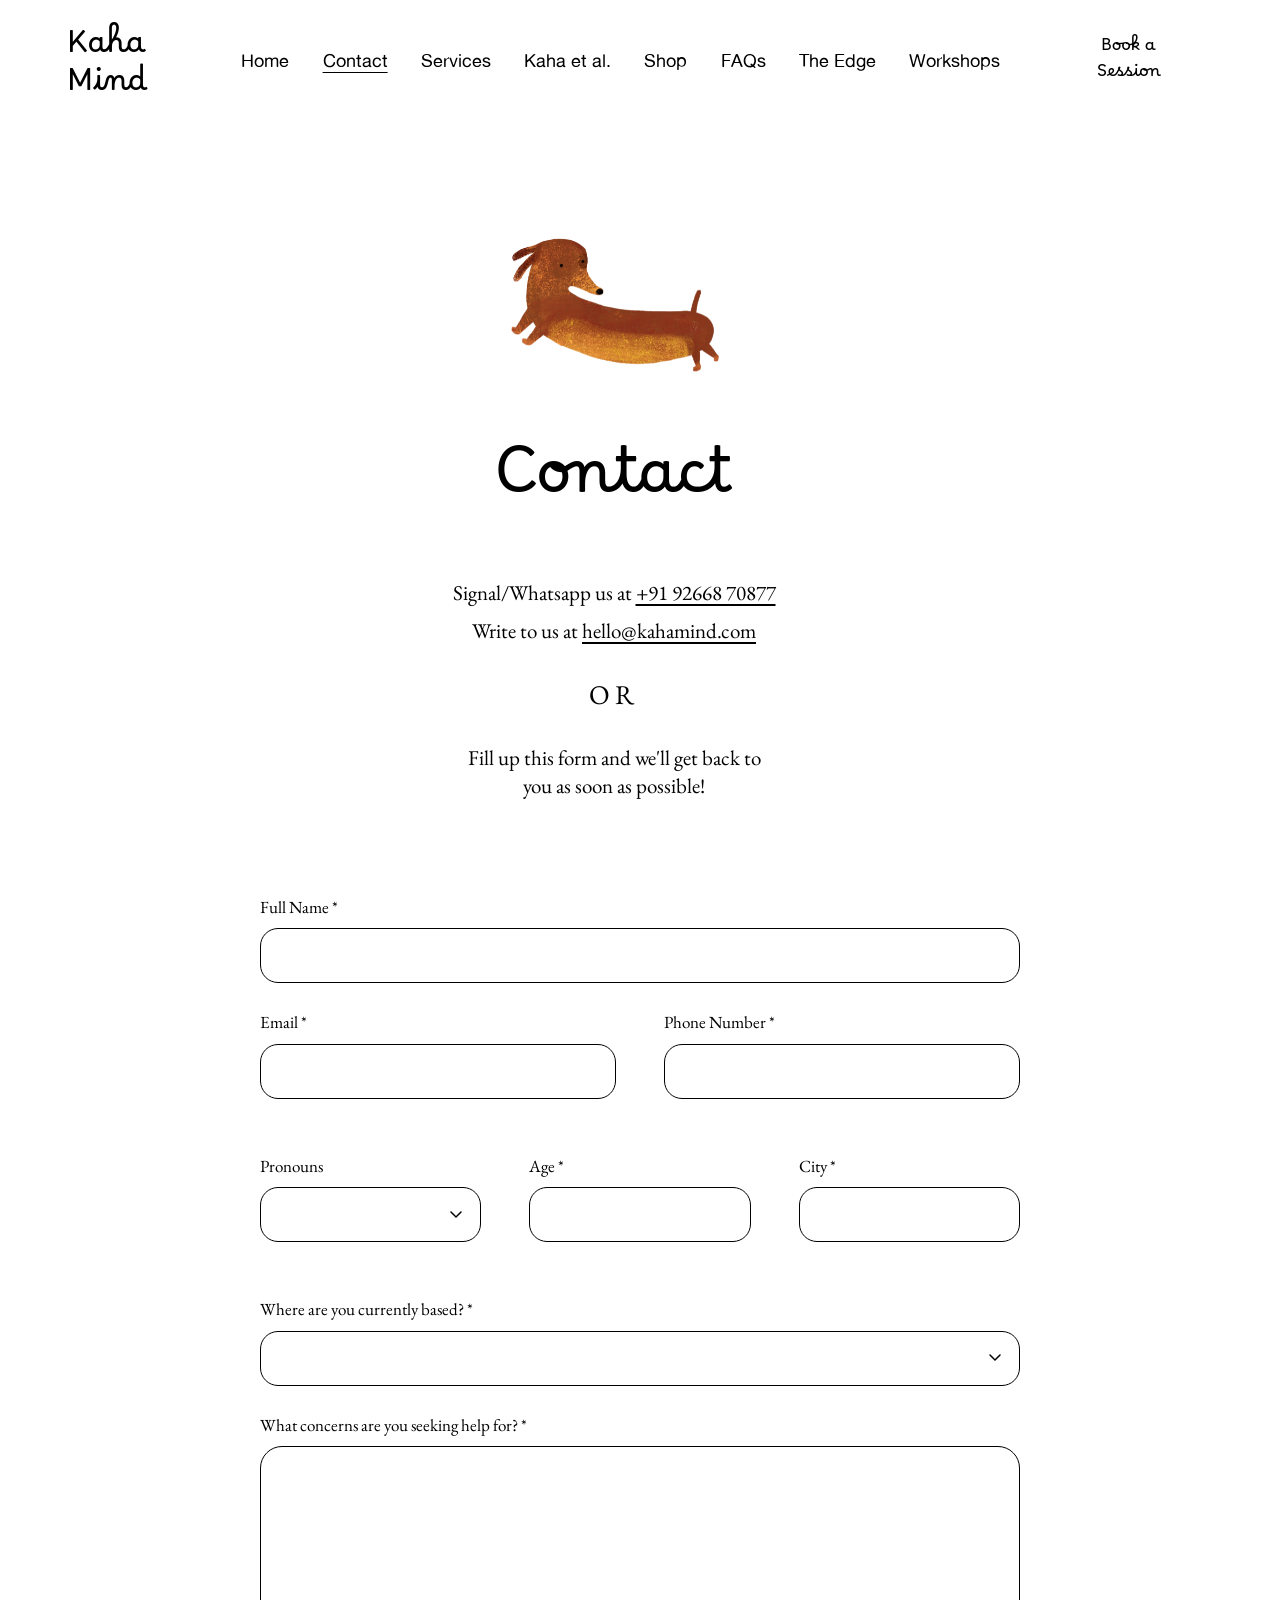
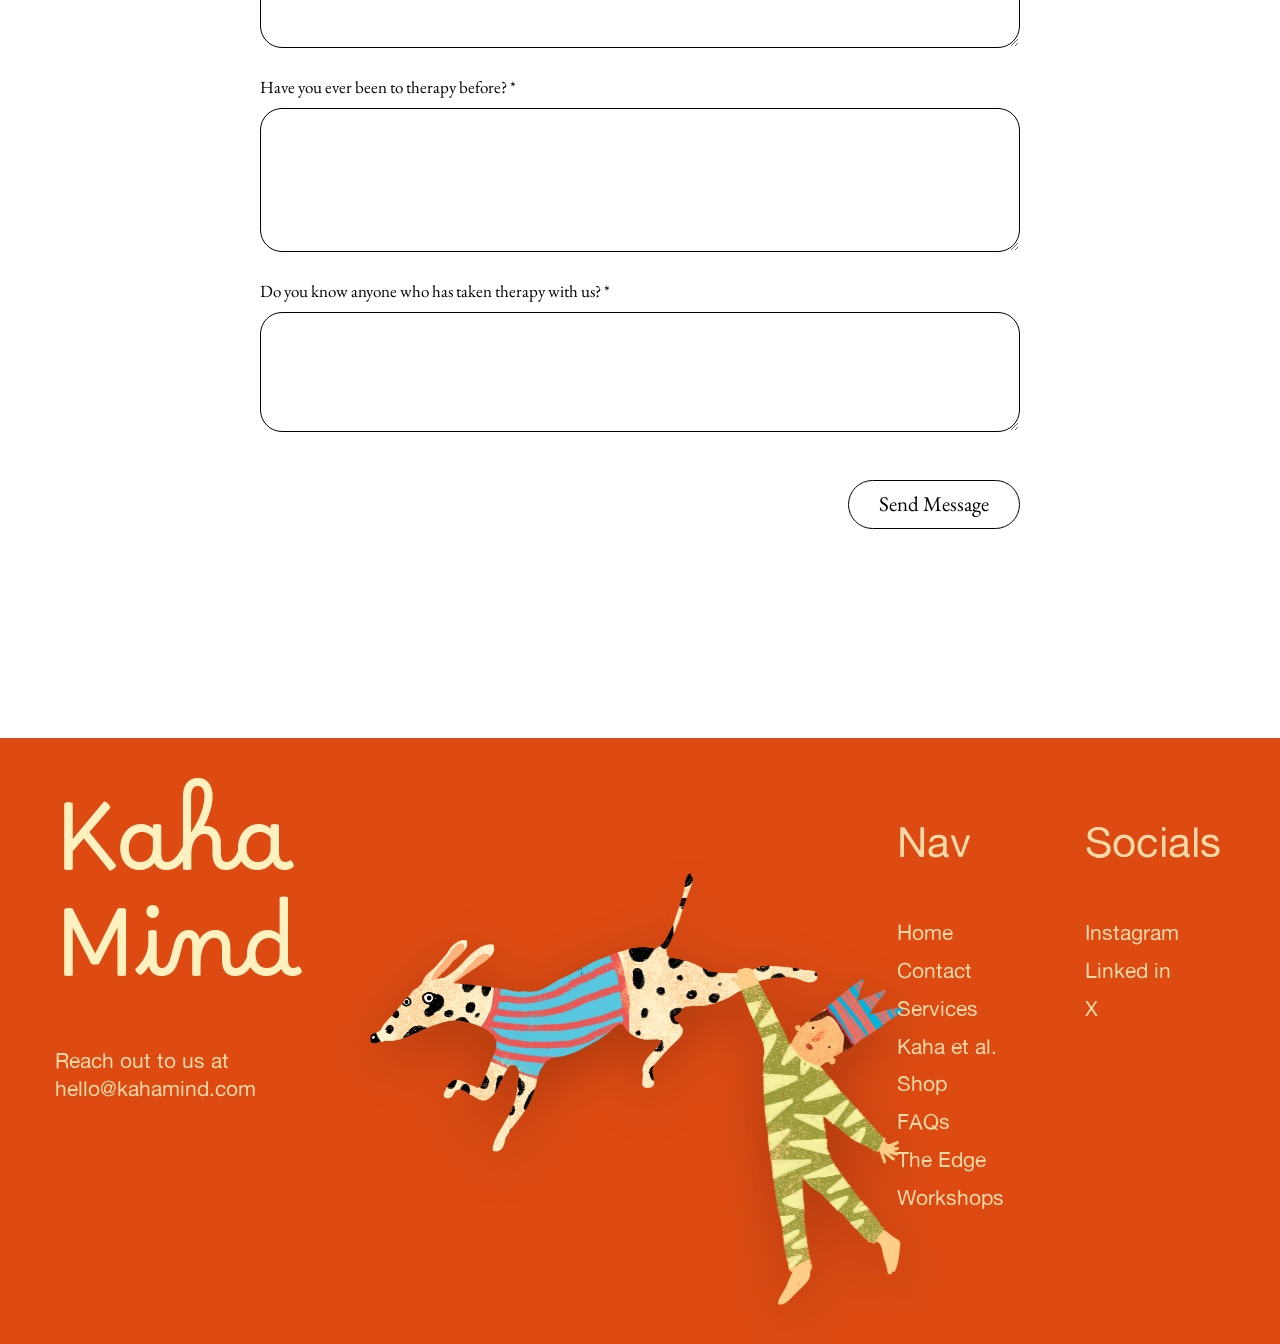
==== commit 8516c5aa: "Add files via upload" ====
--- a/contact.html
+++ b/contact.html
@@ -7,7 +7,7 @@
 <link rel="preconnect" href="https://fonts.googleapis.com">
 <link rel="preconnect" href="https://fonts.gstatic.com" crossorigin>
 <link rel="stylesheet" href="https://fonts.googleapis.com/css2?family=Borel&family=EB+Garamond:wght@400;500&display=swap">
-<link rel="stylesheet" href="styles.css?v=8">
+<link rel="stylesheet" href="styles.css?v=11">
 <script>document.documentElement.className += " js";</script>
 </head>
 <body class="contact-page">
@@ -51,7 +51,6 @@
       <li><a href="faq.html">FAQs</a></li>
       <li><a href="edge.html">The Edge</a></li>
       <li><a href="workshops.html">Workshops</a></li>
-      <li><a href="#contactForm">Book a session</a></li>
     </ul>
   </nav>
 
@@ -183,7 +182,7 @@
         <span>Kaha</span>
         <span>Mind</span>
       </p>
-      <p class="footer-contact" data-reveal>Reach out to us at<br>hello@kahamind.com</p>
+      <p class="footer-contact" data-reveal>Reach out to us at<br><a href="mailto:hello@kahamind.com">hello@kahamind.com</a></p>
     </div>
 
     <img class="art footer-art" id="footer-art" src="art_11.png" alt="" aria-hidden="true">
--- a/styles.css
+++ b/styles.css
@@ -182,6 +182,18 @@
 }
 
 .menu-toggle {
+  /* THE TWO NUMBERS THE CROSS IS BUILT FROM.
+
+     The bars fold into an X by sliding the top and bottom ones onto
+     the middle one and turning them. For the X to come out
+     symmetrical, that slide has to be exactly the distance between
+     one bar and the next: the height of a bar plus the gap under
+     it. Keeping both as variables means the slide below works
+     itself out from them, so changing the burger's proportions can
+     never knock the X crooked again. */
+  --bar-h: 2.5px;
+  --bar-gap: 7px;
+
   width: 34px;
   padding: 10px 0;
   margin-top: 6px;
@@ -191,26 +203,28 @@
   cursor: pointer;
   display: flex;
   flex-direction: column;
-  gap: 7px;
+  gap: var(--bar-gap);
 }
 
 .menu-toggle span {
   display: block;
-  height: 2.5px;
+  height: var(--bar-h);
   background: var(--ink);
   border-radius: 2px;
   transition: transform 0.28s ease, opacity 0.18s ease;
 }
 
-/* three bars fold into a cross while the menu is open */
+/* three bars fold into a cross while the menu is open.
+   The slide is worked out from the bar height and gap rather than
+   typed in, so the two strokes always meet at their middles. */
 .nav-cluster.is-open .menu-toggle span:nth-child(1) {
-  transform: translateY(9.5px) rotate(45deg);
+  transform: translateY(calc(var(--bar-h) + var(--bar-gap))) rotate(45deg);
 }
 .nav-cluster.is-open .menu-toggle span:nth-child(2) {
   opacity: 0;
 }
 .nav-cluster.is-open .menu-toggle span:nth-child(3) {
-  transform: translateY(-9.5px) rotate(-45deg);
+  transform: translateY(calc(-1 * (var(--bar-h) + var(--bar-gap)))) rotate(-45deg);
 }
 
 /* the dropdown itself , frosted glass rather than a solid card */
@@ -1618,7 +1632,25 @@
   .page-art { --page-art-size: 130px; }
   .service-block { padding: 0 8% var(--space-xl); }
   .edge-intro { padding: 0 8% var(--space-md); }
-  .edge-section { padding: 0 8% var(--space-lg); }
+  /* THE SPACE EITHER SIDE OF THE DIVIDING LINE.
+
+     Each section carries the rule on its own top edge, so the gap
+     above the line is set by the previous section's bottom padding
+     and the gap below it by the next section's top padding. The top
+     used to be 0, which is why the line sat right on the heading
+     while a full gap hung above it.
+
+     Setting both to the same value puts the line exactly halfway.
+     Change the two together to open the sections out; keep them
+     equal and the line stays centred. */
+  .edge-section { padding: var(--space-lg) 8% var(--space-lg); }
+
+  /* Paragraphs already drop their bottom margin when they end a
+     section, but a list does not: a section finishing on bullets
+     kept var(--space-md) underneath, adding to the padding above
+     the line and pushing it off centre again. This clears it, so
+     the gap above is the padding and nothing else. */
+  .edge-section-body > *:last-child { margin-bottom: 0; }
   .tab { padding: 8px 20px 10px; }
   .tab-row { gap: 8px; }
   .offer-grid { grid-template-columns: 1fr; }
@@ -1839,6 +1871,12 @@
 
 /* the burger only exists on small screens */
 .home-menu-toggle { display: none; }
+
+/* Book a session under the home page copy. Small screens only: the
+   header keeps its own button on desktop, and the mobile dropdown
+   no longer carries one, so this is where it lives on a phone.
+   Switched on inside the mobile breakpoint further down. */
+.home-intro-cta { display: none; }
 
 .mobile-nav { display: none; }
 
@@ -2069,9 +2107,35 @@
   margin-top: calc(var(--footer-art-size) / -3.2);
   transform-origin: 50% 50%;
 
+  /* THE DROP SHADOW under the flying piece.
+
+     drop-shadow rather than box-shadow, because box-shadow would
+     draw a rectangle around the file; drop-shadow follows the shape
+     actually painted in the PNG, so it hugs the dog and the child.
+
+     Both numbers are worked out from --footer-art-size, so the
+     shadow stays in proportion at every screen size on its own -
+     there is nothing to set per breakpoint. Raise 0.03 to drop the
+     shadow further below the piece, raise 0.05 to soften it, and
+     raise 0.22 to darken it. */
+  filter: drop-shadow(0 calc(var(--footer-art-size) * 0.03)
+                        calc(var(--footer-art-size) * 0.05)
+                        rgba(0, 0, 0, 0.22));
+
   /* crosses the full width of the footer, turning at each edge,
      and fades in with the rest of the page */
   animation: footer-fly var(--fly-time) linear infinite;
+}
+
+/* The generic .art rules give every piece a smaller shadow on hover
+   and while held, and those would otherwise replace the one above.
+   These two keep the footer piece's own shadow, just a little
+   stronger, so it never shrinks when the cursor reaches it. */
+.footer-art:hover,
+.footer-art.is-held {
+  filter: drop-shadow(0 calc(var(--footer-art-size) * 0.04)
+                        calc(var(--footer-art-size) * 0.07)
+                        rgba(0, 0, 0, 0.28));
 }
 
 /* how far it travels each way, and how long a full round trip takes.
@@ -2186,13 +2250,30 @@
   .mobile-nav ul { margin: 0; padding: 0; list-style: none; }
   .mobile-nav li { font-family: var(--sans); font-size: var(--fs-topnav); line-height: 2.1; }
 
-  .nav-open .home-menu-toggle span:nth-child(1) { transform: translateY(9.5px) rotate(45deg); }
+  /* Same cross, same sums. This used to be a flat 9.5px, which was
+     right while the bars sat 7px apart but not once the small-screen
+     rule pulled the gap in to 6px: the two strokes then crossed a
+     little past their middles, leaving four stub ends poking out
+     instead of a clean X. */
+  .nav-open .home-menu-toggle span:nth-child(1) { transform: translateY(calc(var(--bar-h) + var(--bar-gap))) rotate(45deg); }
   .nav-open .home-menu-toggle span:nth-child(2) { opacity: 0; }
-  .nav-open .home-menu-toggle span:nth-child(3) { transform: translateY(-9.5px) rotate(-45deg); }
+  .nav-open .home-menu-toggle span:nth-child(3) { transform: translateY(calc(-1 * (var(--bar-h) + var(--bar-gap)))) rotate(-45deg); }
 
   .collage { aspect-ratio: 1200 / 950; margin-left: 6%; margin-right: 6%; }
 
   .home-intro { padding: var(--space-lg) 6% var(--space-xl); }
+
+  /* THE BOOK A SESSION BUTTON under the home page text.
+
+     flex-start rather than center keeps it lined up with the left
+     edge of the paragraphs above it. Change it to center to sit the
+     button in the middle of the screen instead, and change
+     margin-top to set how far it drops below the last paragraph. */
+  .home-intro-cta {
+    display: flex;
+    justify-content: flex-start;
+    margin-top: var(--space-lg);
+  }
   .home-intro .intro-inner { grid-template-columns: 1fr 1fr; gap: var(--space-lg); }
   .home-intro .intro-col:last-child { grid-column: 1 / -1; }
 
@@ -2527,7 +2608,7 @@
     min-height: 44px;      /* a comfortable thumb target */
     margin-top: 0;
     padding: 12px 0;
-    gap: 6px;
+    --bar-gap: 6px;        /* the cross re-measures itself from this */
   }
 
   /* if the list is ever taller than the screen it scrolls
@@ -3115,17 +3196,23 @@
 /* ------------------------------------------------------------
    11.14  The mobile hero
 
-   Under 640px the draggable collage is replaced by a single flat
-   illustration on the page's own paper white. The header stays as
-   it is on every other page: black wordmark, black burger, in
-   normal flow above the picture.
-
-   As the loading screen lifts, the picture fades up and turns
-   once on the spot over two seconds, then settles into a slow
-   tilt that never stops. The turn ends on 360 degrees and the
-   tilt starts at 0, which is the same face, so the hand-over is
-   seamless; the turn also eases out rather than stopping dead,
-   so the movement never jolts.
+   Under 640px the draggable collage is replaced by this panel: the
+   same eighteen characters, laid out for a tall screen on the
+   page's own paper white. The header stays as it is on every other
+   page: black wordmark, black burger, in normal flow above.
+
+   The box keeps the proportions of the flat picture this panel
+   used to hold, so it occupies exactly the same space on the page.
+
+   Each piece is placed by the left / top / width on its own line
+   in index.html, and turned and mirrored by the --rot and --flip
+   on that same line. Nothing here needs editing to move a piece
+   around; this file only decides how they wobble.
+
+   As the loading screen lifts the pieces fade up a few at a time,
+   then settle into a slow drift that never stops. Nothing here is
+   draggable: the drag script only ever looks inside #collage, so
+   the desktop composition and this one cannot reach each other.
    ------------------------------------------------------------ */
 
 /* off everywhere by default, so it can never appear on desktop */
@@ -3140,12 +3227,12 @@
     display: block;
     position: relative;
 
-    /* THE NUDGE LEFT. The file carries 42px of empty space down
-       its left edge and none down its right, so centring the file
-       leaves the drawing itself sitting right of centre. Taking
-       that much off the left padding and adding it to the right
-       puts the drawing on the middle of the screen. Raise it to
-       move further left, set it to 0 to turn it off. */
+    /* THE NUDGE LEFT. The layout carries a little empty space down
+       its left edge and none down its right, so centring the box
+       leaves the drawing sitting right of centre. Taking this much
+       off the left padding and adding it to the right puts the
+       drawing on the middle of the screen. Raise it to move
+       further left, set it to 0 to turn it off. */
     --nudge: 1.5%;
 
     /* space around the picture: top, right, bottom, left */
@@ -3153,11 +3240,40 @@
              var(--space-md) calc(6% - var(--nudge));
   }
 
-  .hero-mobile-art {
-    display: block;
+  /* THE BOX THE PIECES LIVE IN.
+
+     Its shape is fixed by aspect-ratio, which is what lets every
+     left / top / width in index.html be a percentage: the box
+     keeps these proportions at every phone width, so the layout
+     scales as one piece and never reflows.
+
+     Change the two numbers to make the panel taller or shorter,
+     but the pieces are placed against this shape, so they will
+     need moving afterwards. */
+  .hero-mobile-collage {
+    position: relative;
     width: 100%;
+    aspect-ratio: 1223 / 1733;
+  }
+
+  .m-art {
+    /* the three knobs each piece can override on its own line in
+       index.html. these are the fallbacks, used when a line
+       leaves one out. */
+    --rot: 0deg;   /* which way up: positive turns clockwise */
+    --flip: 1;     /* which way it faces: -1 mirrors it */
+    --wob: 1;      /* how much it drifts: 0 holds it still */
+
+    position: absolute;
     height: auto;
     transform-origin: 50% 50%;
+    user-select: none;
+    -webkit-user-drag: none;
+    pointer-events: none;
+
+    /* the resting pose, used before the animation starts and
+       whenever it never runs at all */
+    transform: rotate(var(--rot)) scaleX(var(--flip));
 
     /* hidden until the loading screen hands over */
     opacity: 0;
@@ -3165,59 +3281,139 @@
 
   /* body.is-loaded is set the moment the loader lifts, and also
      straight away on a repeat visit when the loader is skipped */
-  .is-loaded .hero-mobile-art {
+  .is-loaded .m-art {
     will-change: transform, opacity;
     animation:
-      /* FADE: how long the picture takes to appear */
-      hero-fade 1s ease-out both,
-
-      /* THE TURN: one full rotation, two seconds.
-         ease-out lets it slow into the tilt instead of stopping
-         dead, which is what makes the hand-over smooth. */
-      hero-spin 2s ease-out both,
-
-      /* THE TILT: runs for ever, starting the instant the turn
-         finishes. The 2s delay must match the turn's length above.
-         SPEED: a larger number makes it slower and calmer. */
-      hero-tilt 7s ease-in-out 2s infinite;
-  }
-
-  /* the tilt is listed last, so from 2s onwards it takes over the
-     transform from the turn on its own */
-
-  @keyframes hero-fade {
+      /* FADE: how long each piece takes to appear */
+      m-art-in 0.7s ease-out both,
+
+      /* THE DRIFT: runs for ever. A larger number is slower and
+         calmer. Both are overridden per piece just below. */
+      m-art-wobble 7s ease-in-out infinite;
+  }
+
+  @keyframes m-art-in {
     from { opacity: 0; }
     to   { opacity: 1; }
   }
 
-  @keyframes hero-spin {
-    from { transform: perspective(900px) rotateY(0deg); }
-    to   { transform: perspective(900px) rotateY(360deg); }
-  }
-
-  /* THE AMOUNT OF TILT. Raise the deg numbers for a stronger
-     lean, lower them for something subtler. */
-  @keyframes hero-tilt {
+  /* THE DRIFT ITSELF.
+
+     Every frame restates rotate(var(--rot)) and
+     scaleX(var(--flip)), so a piece keeps the orientation set on
+     its line in index.html the whole way round: the drift is added
+     on top of it rather than replacing it.
+
+     THE AMOUNT OF DRIFT. Raise the deg numbers for a stronger
+     lean, lower them for something subtler. Multiplying by --wob
+     lets one piece be calmer than the rest without touching
+     these. */
+  @keyframes m-art-wobble {
     0%, 100% {
-      transform: perspective(900px) rotateY(0deg) rotateX(0deg) rotate(0deg);
+      transform: perspective(700px)
+                 rotate(var(--rot))
+                 rotateX(0deg) rotateY(0deg)
+                 scaleX(var(--flip));
     }
     25% {
-      transform: perspective(900px) rotateY(6deg) rotateX(-3.2deg) rotate(0.9deg);
+      transform: perspective(700px)
+                 rotate(calc(var(--rot) + (7deg * var(--wob))))
+                 rotateX(calc(-24deg * var(--wob))) rotateY(calc(44deg * var(--wob)))
+                 scaleX(var(--flip));
     }
     50% {
-      transform: perspective(900px) rotateY(0deg) rotateX(2.6deg) rotate(0deg);
+      transform: perspective(700px)
+                 rotate(var(--rot))
+                 rotateX(calc(19deg * var(--wob))) rotateY(0deg)
+                 scaleX(var(--flip));
     }
     75% {
-      transform: perspective(900px) rotateY(-6deg) rotateX(-2deg) rotate(-0.9deg);
+      transform: perspective(700px)
+                 rotate(calc(var(--rot) - (7deg * var(--wob))))
+                 rotateX(calc(-16deg * var(--wob))) rotateY(calc(-44deg * var(--wob)))
+                 scaleX(var(--flip));
     }
   }
 
+  /* Two numbers on each line, because two animations are running:
+     the first is the fade, the second is the drift.
+
+     FADE DELAY (first number) staggers the arrival, so the crowd
+     appears a few at a time rather than all at once.
+
+     DRIFT LENGTH and DRIFT OFFSET (second numbers) are deliberately
+     mismatched, and the offsets are negative so every piece starts
+     mid-drift. Together that means no two pieces ever move in
+     step. */
+  .is-loaded .m-art:nth-child(6n + 1) { animation-duration: 0.7s, 6.2s; animation-delay: 0.00s, -0.4s; }
+  .is-loaded .m-art:nth-child(6n + 2) { animation-duration: 0.7s, 7.6s; animation-delay: 0.06s, -1.9s; }
+  .is-loaded .m-art:nth-child(6n + 3) { animation-duration: 0.7s, 8.4s; animation-delay: 0.12s, -3.1s; }
+  .is-loaded .m-art:nth-child(6n + 4) { animation-duration: 0.7s, 6.8s; animation-delay: 0.18s, -2.3s; }
+  .is-loaded .m-art:nth-child(6n + 5) { animation-duration: 0.7s, 9.1s; animation-delay: 0.24s, -0.9s; }
+  .is-loaded .m-art:nth-child(6n + 6) { animation-duration: 0.7s, 7.1s; animation-delay: 0.30s, -4.2s; }
+
+  /* ---------- the logo in the middle ----------
+
+     It sits in the clear space the crowd leaves at the centre, and
+     it is used here and nowhere else on the site. It is not a piece
+     of art, so it is deliberately left out of the wobble: it holds
+     still while everything around it drifts.
+
+     left, top and width are all on its line in index.html. left and
+     top are where the CENTRE of the logo lands, not its corner -
+     the translate below is what shifts it back by half its own
+     size, so changing the width never knocks it off centre. */
+  .hero-mobile-logo {
+    position: absolute;
+    height: auto;
+    transform: translate(-50%, -50%);
+    user-select: none;
+    -webkit-user-drag: none;
+    pointer-events: none;
+
+    /* fades up with the crowd, then simply stays put */
+    opacity: 0;
+  }
+
+  .is-loaded .hero-mobile-logo {
+    animation: m-art-in 0.7s ease-out 0.18s both;
+  }
+
   /* nothing should be invisible if the animations never run */
-  .no-js .hero-mobile-art { opacity: 1; }
+  .no-js .m-art,
+  .no-js .hero-mobile-logo { opacity: 1; }
 }
 
 /* Reduce Motion switches every animation off, and the fade is an
-   animation, so the picture is given its opacity back directly. */
+   animation, so the pieces are given their opacity back directly.
+   The resting transform on .m-art still holds, so they keep the
+   orientation set on their lines; they simply stop drifting. */
 @media (prefers-reduced-motion: reduce) {
-  .hero-mobile-art { opacity: 1; }
-}
+  .m-art,
+  .hero-mobile-logo { opacity: 1; }
+}
+
+
+/* ------------------------------------------------------------
+   12.  Drop shadows on the loading screen
+
+   Both sit on the ember ground, so the shadow is a soft dark
+   one rather than a black one, which would read as a hard edge
+   against that colour.
+
+   The drifting piece uses filter: drop-shadow rather than
+   box-shadow, because box-shadow would draw a rectangle around
+   the file. drop-shadow follows the shape actually painted in
+   the PNG, so the shadow hugs the dog and the child.
+
+   Applies at every screen size.
+   ------------------------------------------------------------ */
+
+.loader-logo {
+  /* offset-x, offset-y, blur, colour */
+  text-shadow: 0 3px 10px rgba(90, 20, 0, 0.38);
+}
+
+.loader-dog {
+  filter: drop-shadow(0 6px 14px rgba(90, 20, 0, 0.34));
+}
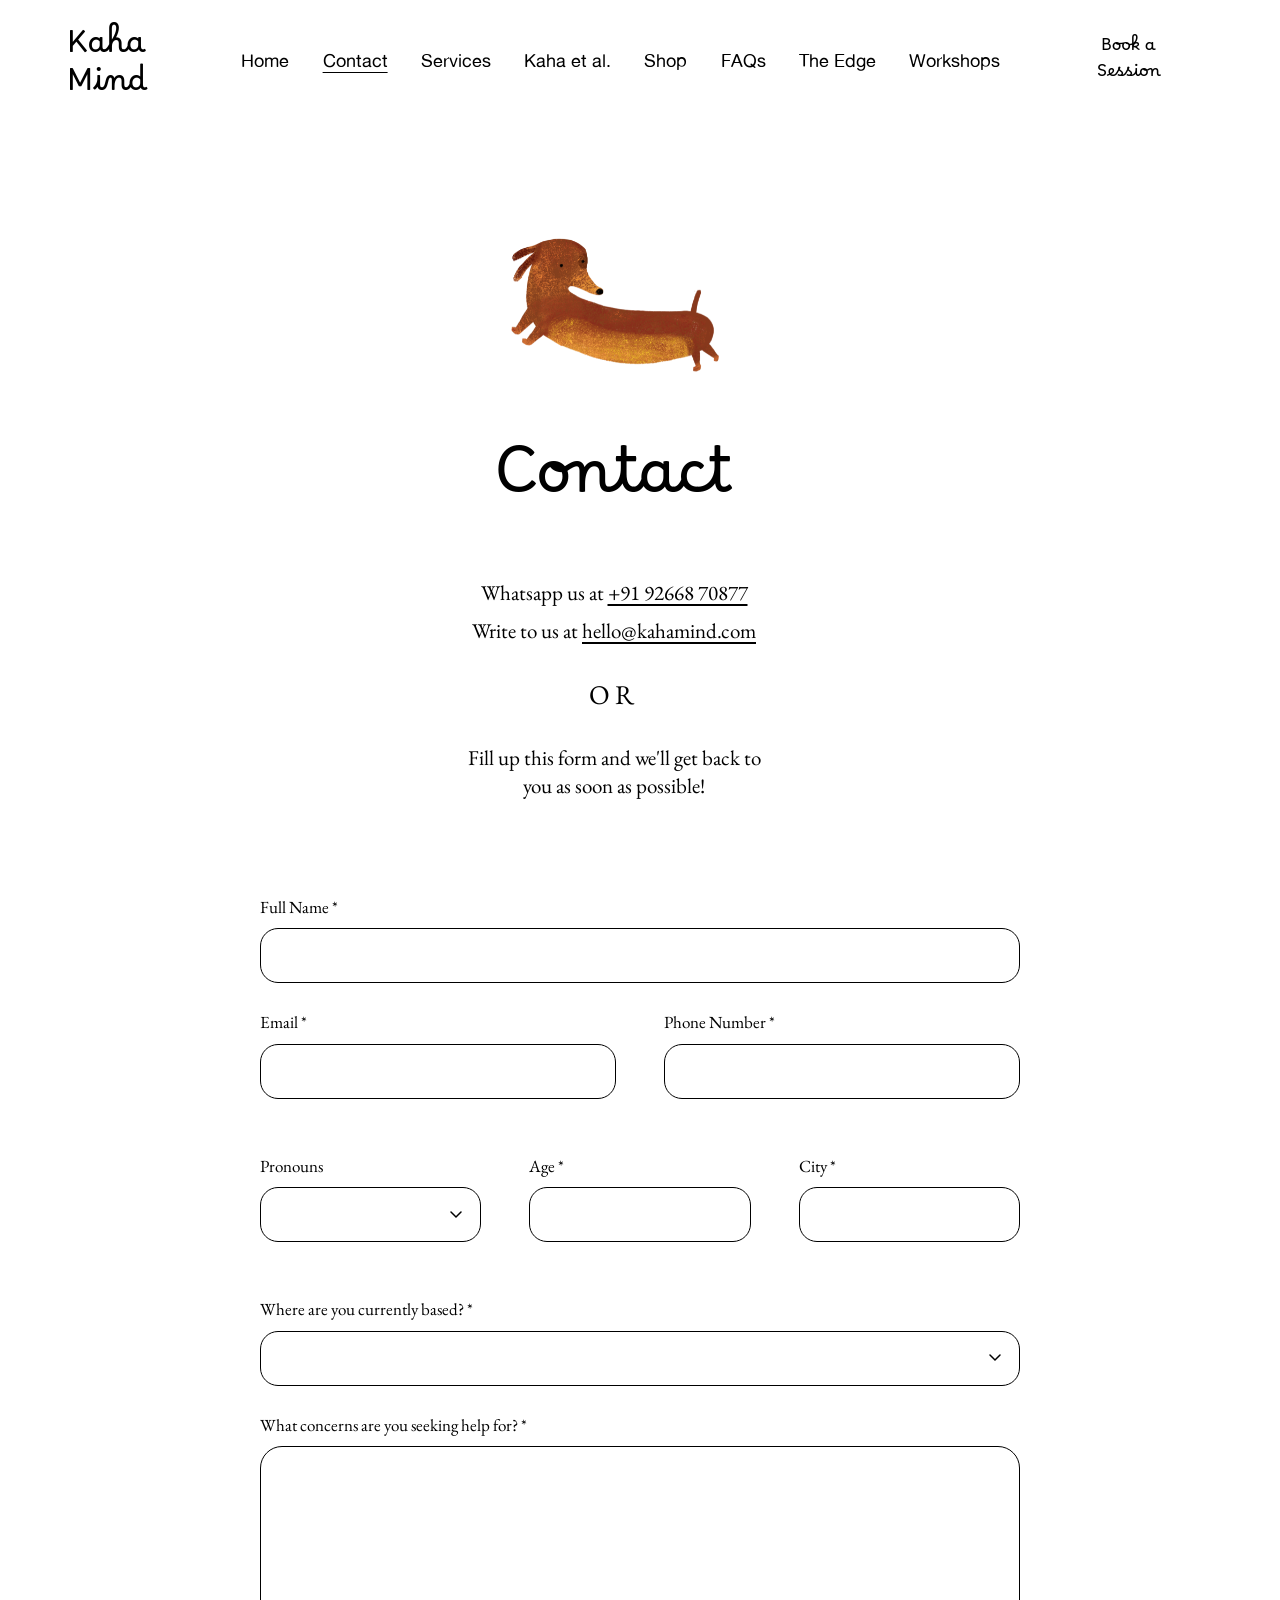
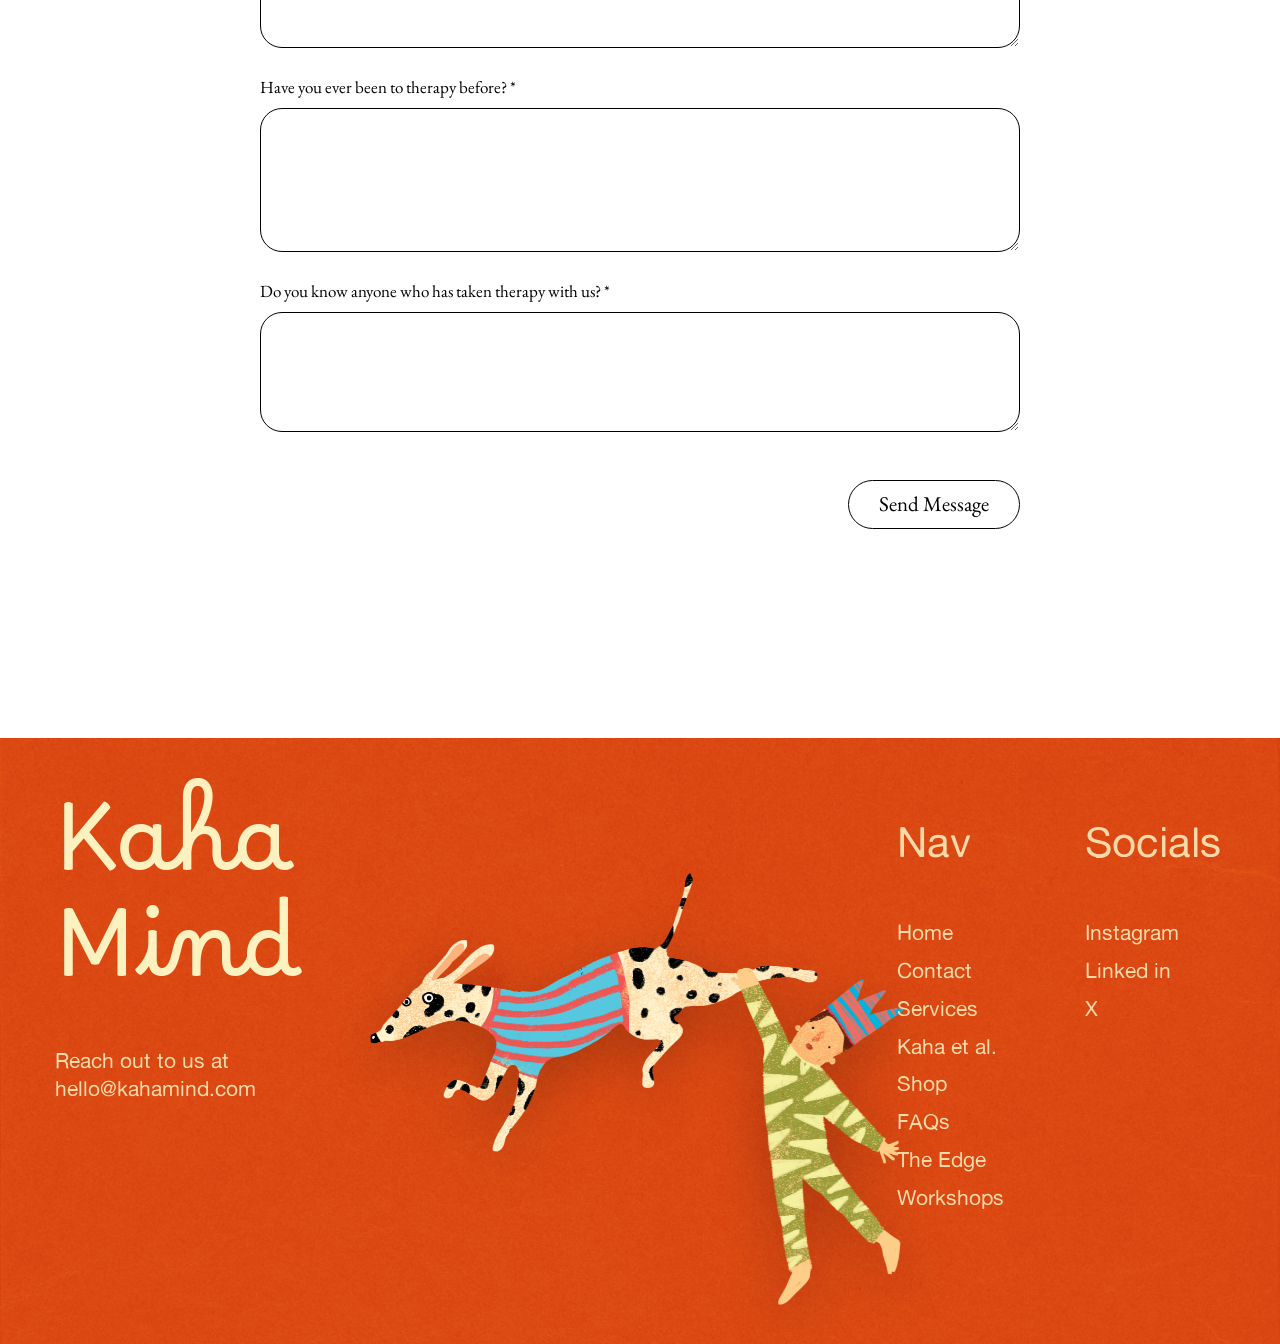
==== commit a48f4c4c: "Add files via upload" ====
--- a/contact.html
+++ b/contact.html
@@ -67,7 +67,7 @@
     <section class="contact-direct">
       <div class="band-inner">
         <p class="contact-line" data-reveal>
-          Signal/Whatsapp us at
+          Whatsapp us at
           <a href="https://wa.me/919266870877" target="_blank" rel="noopener">+91 92668 70877</a>
         </p>
         <p class="contact-line" data-reveal>
--- a/styles.css
+++ b/styles.css
@@ -2265,13 +2265,13 @@
 
   /* THE BOOK A SESSION BUTTON under the home page text.
 
-     flex-start rather than center keeps it lined up with the left
-     edge of the paragraphs above it. Change it to center to sit the
-     button in the middle of the screen instead, and change
-     margin-top to set how far it drops below the last paragraph. */
+     center sits it in the middle of the screen. Change it to
+     flex-start to line the button up with the left edge of the
+     paragraphs above it instead, and change margin-top to set how
+     far it drops below the last paragraph. */
   .home-intro-cta {
     display: flex;
-    justify-content: flex-start;
+    justify-content: center;
     margin-top: var(--space-lg);
   }
   .home-intro .intro-inner { grid-template-columns: 1fr 1fr; gap: var(--space-lg); }
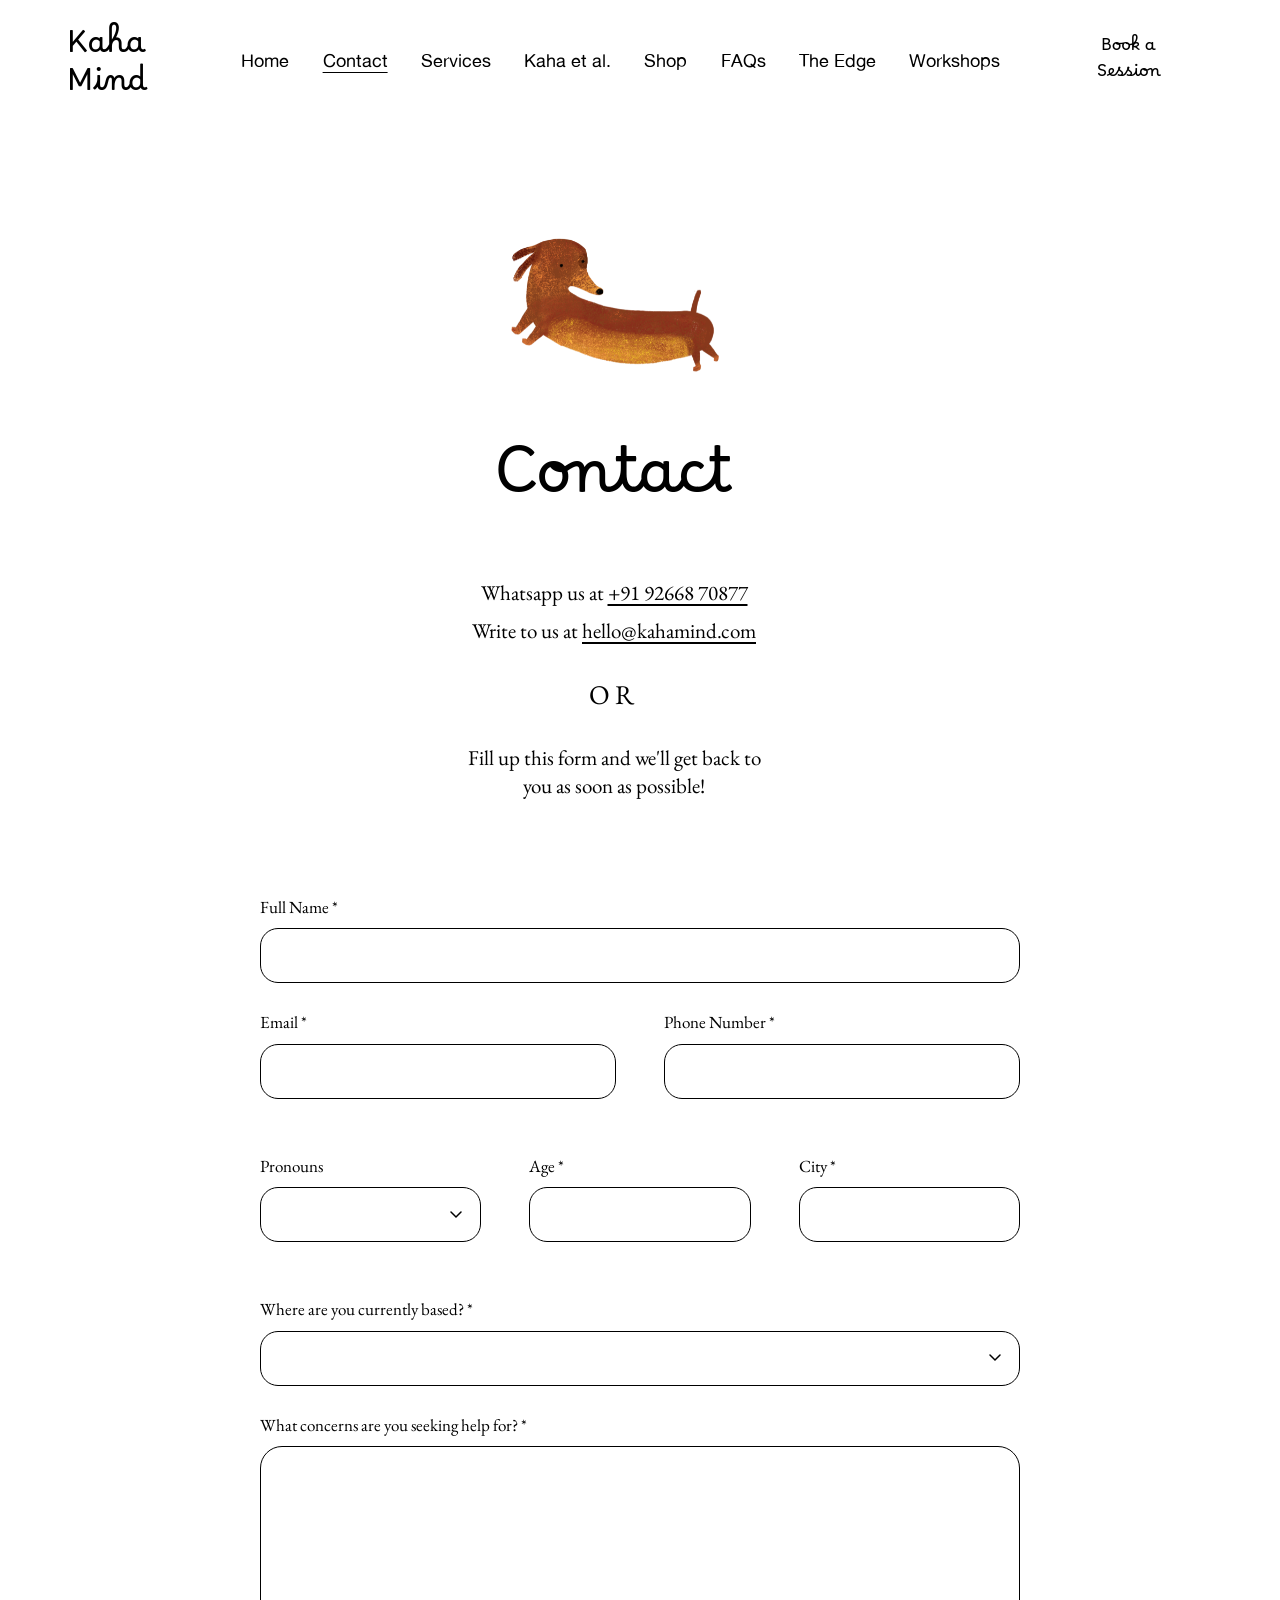
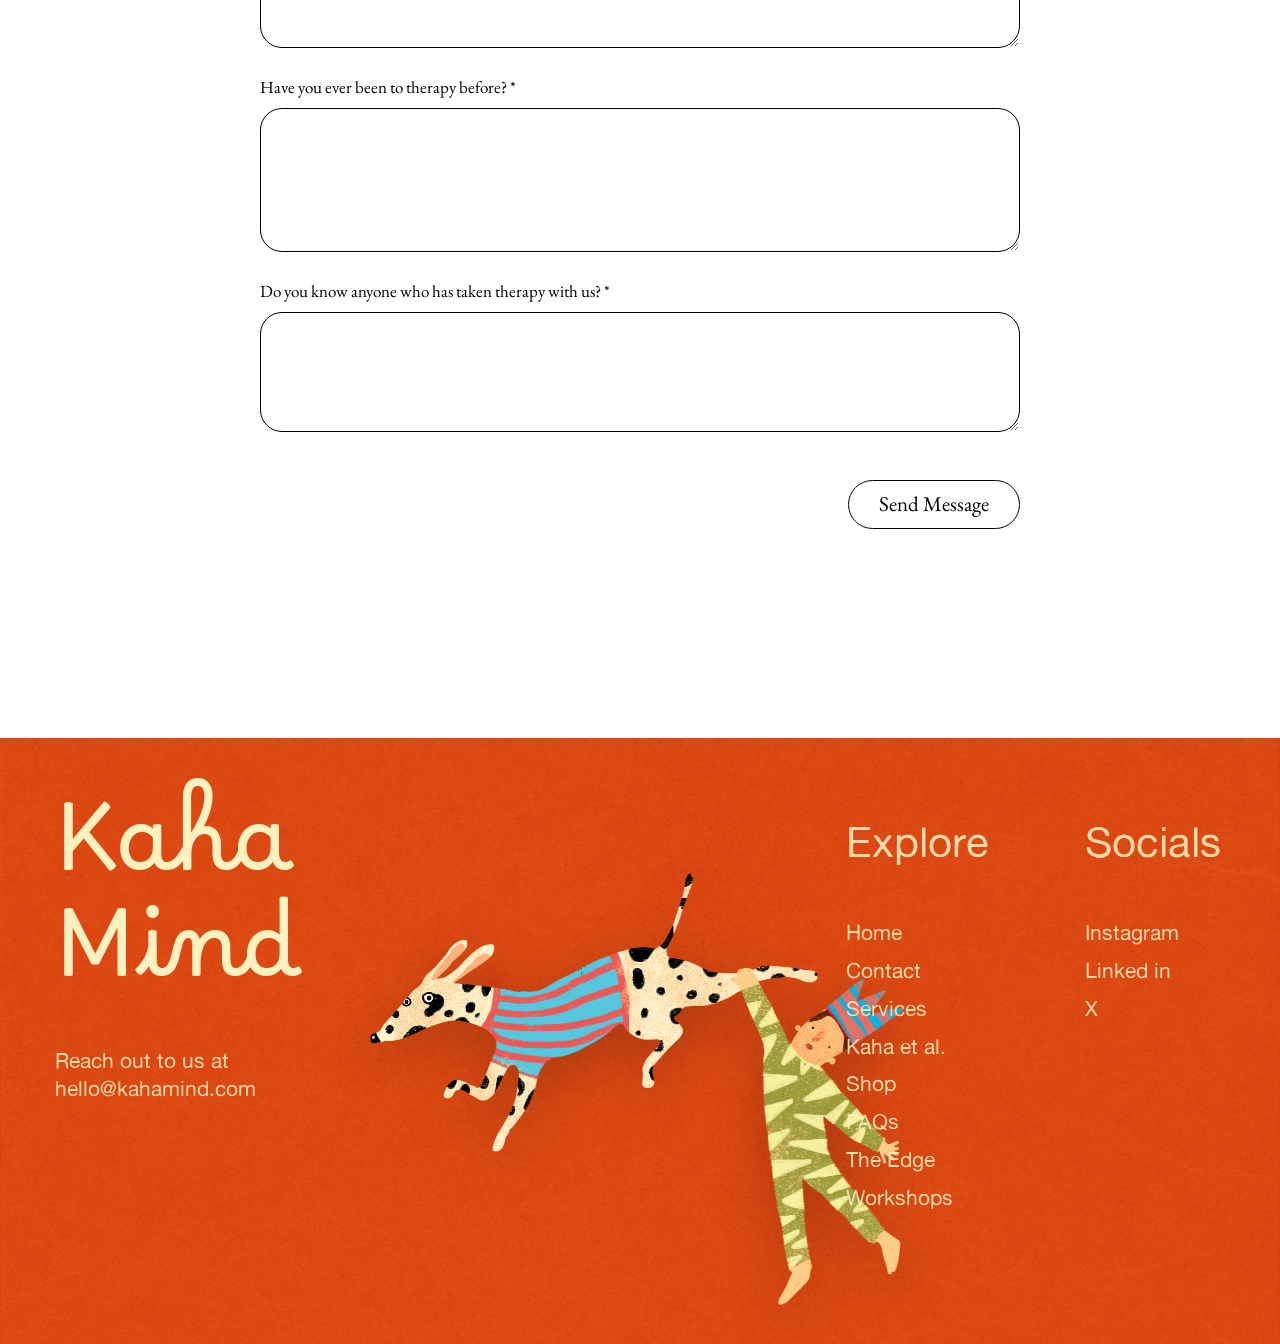
==== commit 78e571c9: "Add files via upload" ====
--- a/contact.html
+++ b/contact.html
@@ -189,7 +189,7 @@
 
     <nav class="footer-links" aria-label="Footer">
       <div class="footer-col" data-reveal>
-        <h2>Nav</h2>
+        <h2>Explore</h2>
         <ul>
           <li><a href="index.html">Home</a></li>
           <li><a href="contact.html">Contact</a></li>
--- a/styles.css
+++ b/styles.css
@@ -221,7 +221,15 @@
   transform: translateY(calc(var(--bar-h) + var(--bar-gap))) rotate(45deg);
 }
 .nav-cluster.is-open .menu-toggle span:nth-child(2) {
+  /* The middle bar has to vanish for the X to be clean. Fading it
+     out is not enough on its own: if a browser ignores the fade for
+     any reason the bar is still full width, and because the two
+     crossed strokes only cover the middle of it, its two rounded
+     ends stay visible either side of the X as a pair of dots.
+     Squeezing its width to nothing as well leaves nothing that can
+     show through, whatever happens to the fade. */
   opacity: 0;
+  transform: scaleX(0);
 }
 .nav-cluster.is-open .menu-toggle span:nth-child(3) {
   transform: translateY(calc(-1 * (var(--bar-h) + var(--bar-gap)))) rotate(-45deg);
@@ -2256,7 +2264,7 @@
      little past their middles, leaving four stub ends poking out
      instead of a clean X. */
   .nav-open .home-menu-toggle span:nth-child(1) { transform: translateY(calc(var(--bar-h) + var(--bar-gap))) rotate(45deg); }
-  .nav-open .home-menu-toggle span:nth-child(2) { opacity: 0; }
+  .nav-open .home-menu-toggle span:nth-child(2) { opacity: 0; transform: scaleX(0); }
   .nav-open .home-menu-toggle span:nth-child(3) { transform: translateY(calc(-1 * (var(--bar-h) + var(--bar-gap)))) rotate(-45deg); }
 
   .collage { aspect-ratio: 1200 / 950; margin-left: 6%; margin-right: 6%; }
@@ -3417,3 +3425,73 @@
 .loader-dog {
   filter: drop-shadow(0 6px 14px rgba(90, 20, 0, 0.34));
 }
+
+
+/* ------------------------------------------------------------
+   11.15  The Services page
+
+   The Services page borrows the FAQs page's entry layout and the
+   Edge page's opening block, so anything that should look
+   different here has to be scoped to these two classes -
+   services-intro and services-list, both set in services.html -
+   or it would change those other pages too.
+   ------------------------------------------------------------ */
+
+/* NO DIVIDING LINES, ON WIDER SCREENS ONLY. The hairline under the
+   opening block and the ones between each section are switched off
+   above 640px, so the page reads as one continuous piece there,
+   and left alone below it: on a phone the sections stack, and the
+   lines are what hold them apart.
+
+   641px is one pixel above the breakpoint the rest of this section
+   uses, so the lines come back at exactly the width the phone
+   layout starts.
+
+   Delete this whole query to take the lines off everywhere again;
+   raise 641px to keep them at wider sizes too. */
+@media (min-width: 641px) {
+  .services-intro { border-bottom: 0; }
+  .services-list .faq-entry { border-top: 0; }
+}
+
+@media (max-width: 640px) {
+
+  /* BIGGER HEADINGS on a phone. The shared rule drops every FAQ
+     heading to --fs-h3 on small screens; these three are the only
+     thing standing between long stretches of text, so they are put
+     back up to --fs-h2. Change this one value to size them. */
+  .services-list .faq-question { font-size: var(--fs-h2); }
+
+  /* MORE ROOM BETWEEN SECTIONS: the padding above and below each
+     one goes up a step, from --space-md to --space-lg, so the
+     dividing line sits in a more generous gap. The side padding is
+     unchanged. Raise this to open the sections out further. */
+  .services-list .faq-entry {
+    padding-top: var(--space-lg);
+    padding-bottom: var(--space-lg);
+  }
+}
+
+
+/* ------------------------------------------------------------
+   11.17  Footer column spacing
+
+   The first footer column used to be headed "Nav", a short word
+   that left a wide margin of empty column beside it before the
+   Socials heading began. "Explore" is nearly the full width of
+   that column, so the only thing left between the two headings
+   was the gap itself, and they read as crowded.
+
+   This sets one generous gap for the whole range where the two
+   columns sit side by side, replacing the three different values
+   the breakpoints above would otherwise apply. Below 641px the
+   columns stack, so the gap stops mattering and this is left off.
+
+   Change the 96px to move the two columns closer or further
+   apart. Delete the whole query to go back to the per-breakpoint
+   values above.
+   ------------------------------------------------------------ */
+
+@media (min-width: 641px) {
+  .footer-links { gap: 96px; }
+}
